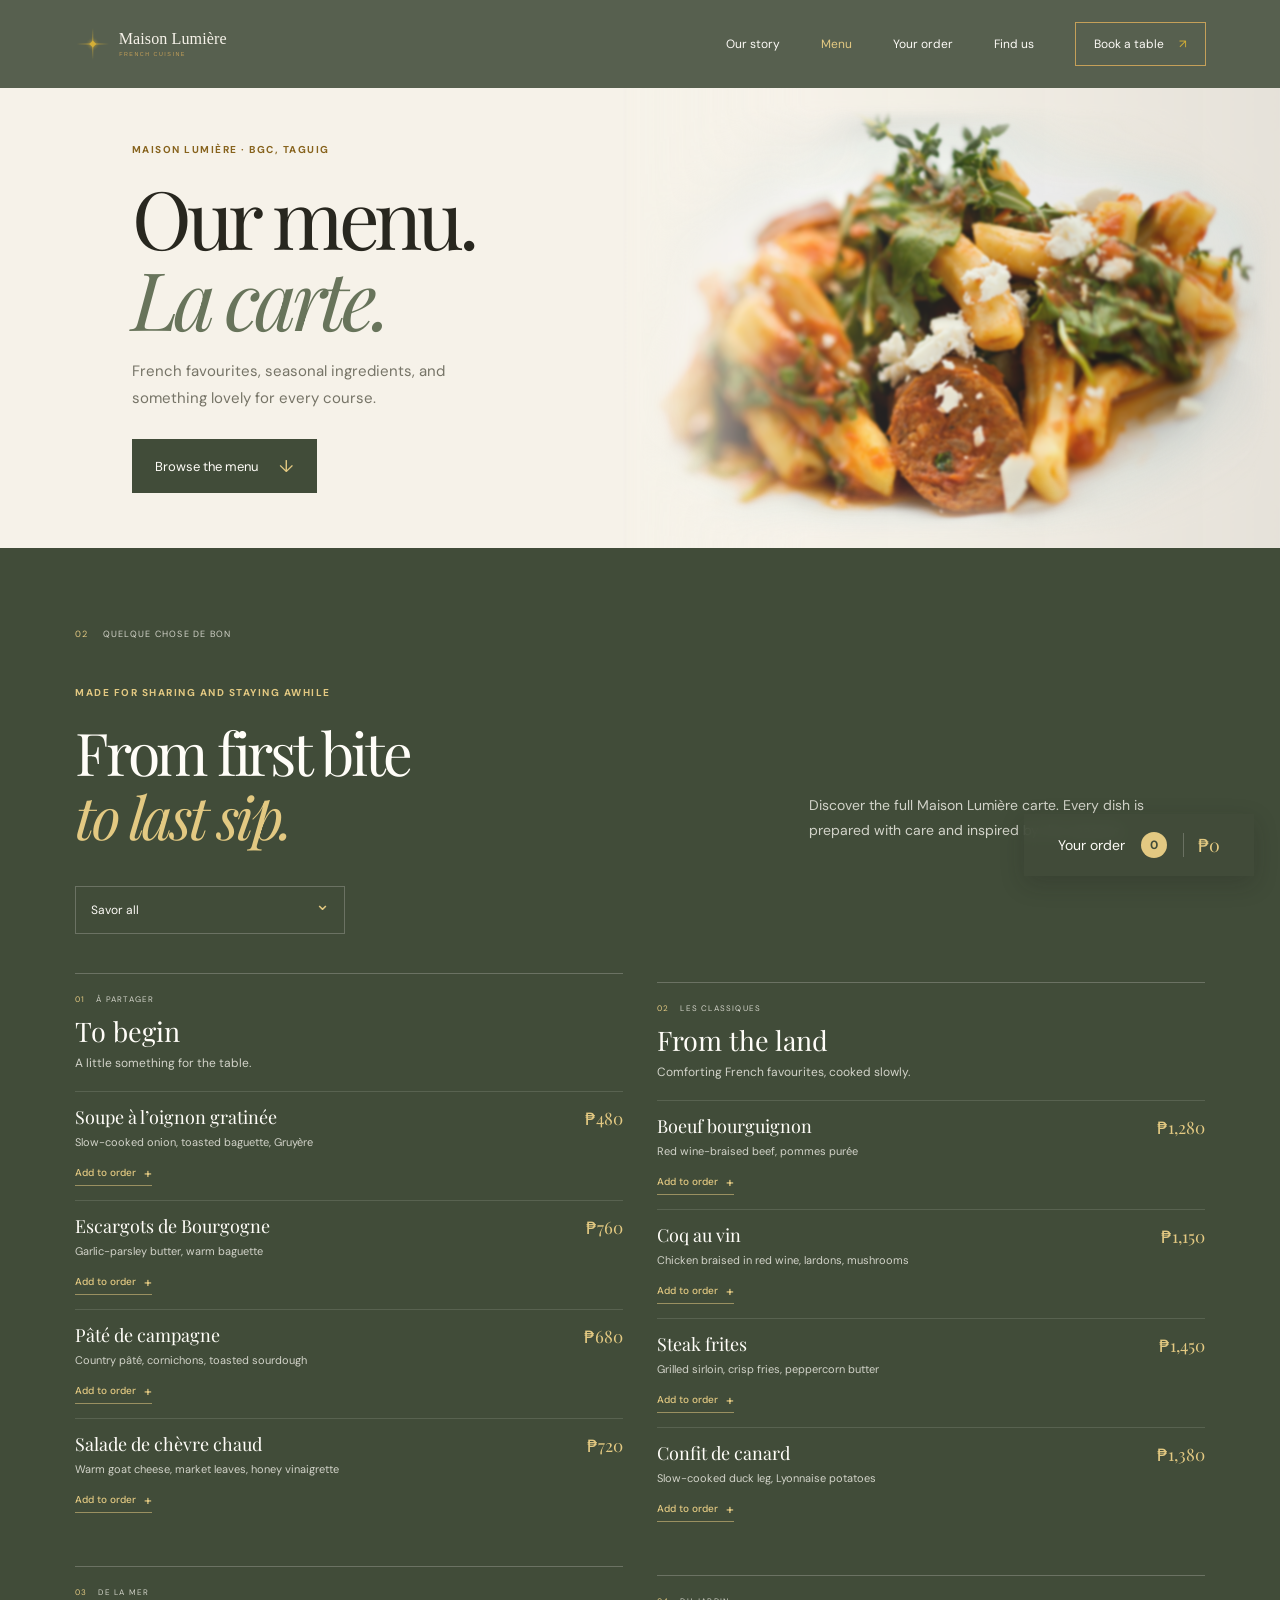
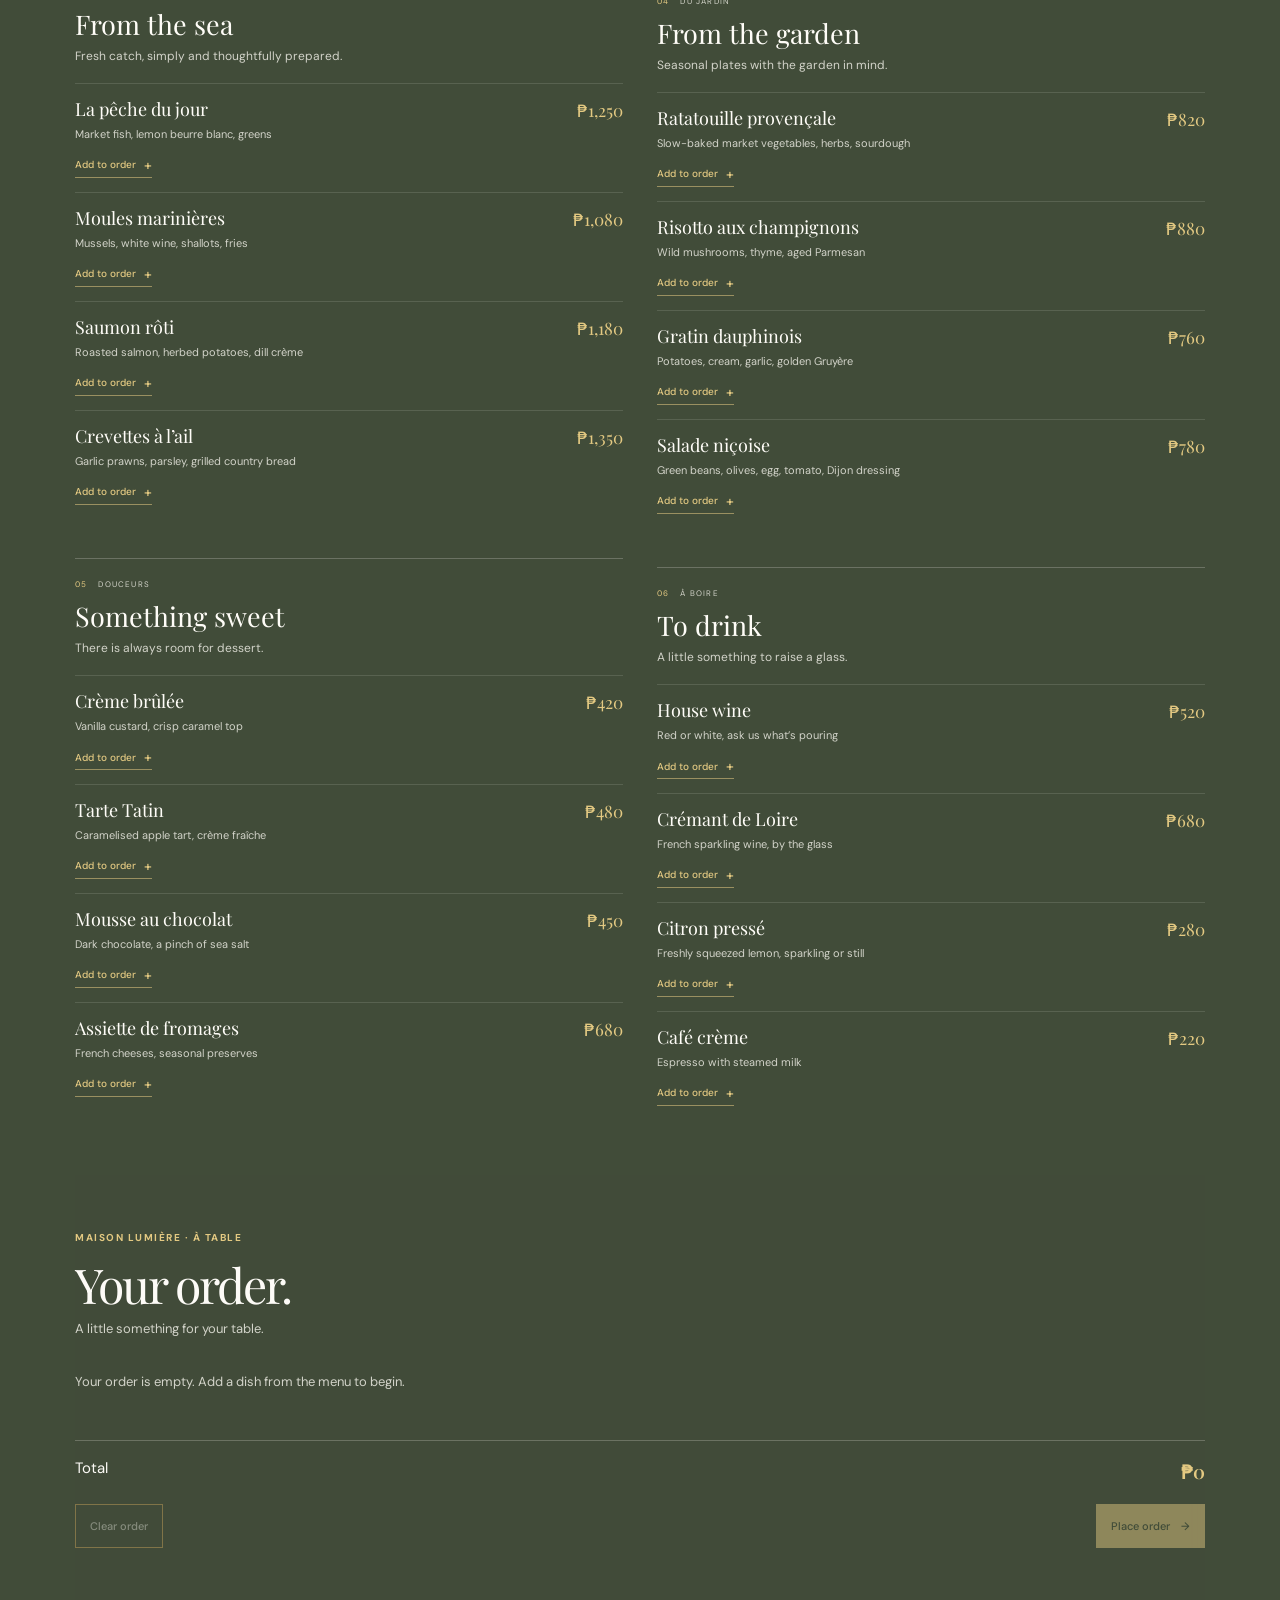
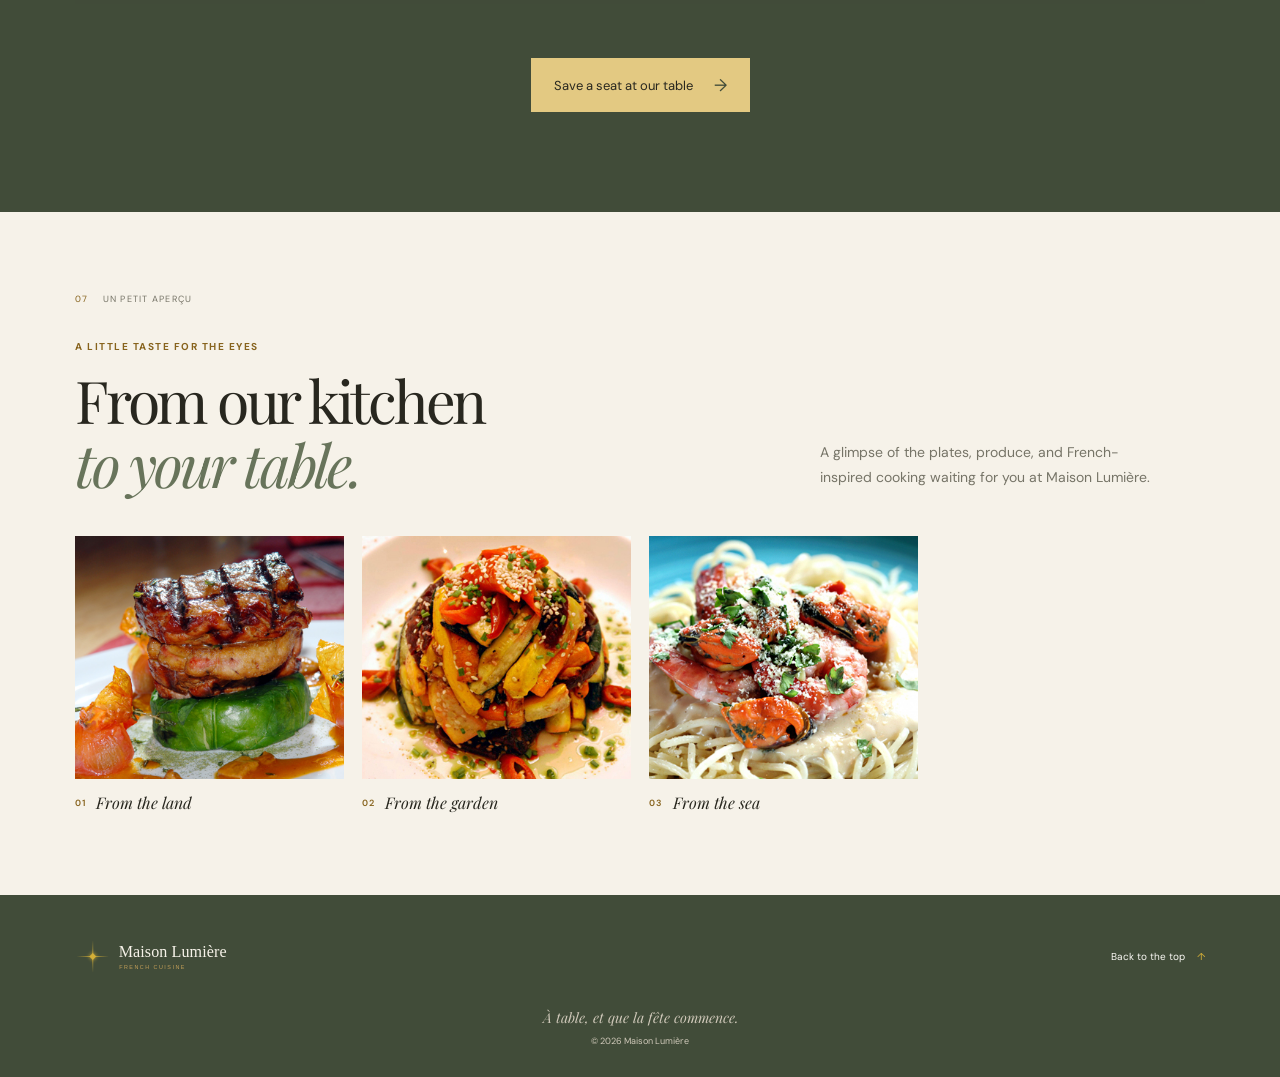
==== menu.html @ 1e2be640 "Add Maison Lumiere menu page" ====
<!doctype html>
<html lang="en">
<head>
  <meta charset="utf-8">
  <meta name="viewport" content="width=device-width, initial-scale=1">
  <meta name="theme-color" content="#f6f2e9">
  <meta name="description" content="Explore the Maison Lumière menu: French bistro favourites, seasonal plates, desserts, and drinks.">
  <title>Our Menu — Maison Lumière</title>
  <link rel="preconnect" href="https://fonts.googleapis.com">
  <link rel="preconnect" href="https://fonts.gstatic.com" crossorigin>
  <link href="https://fonts.googleapis.com/css2?family=DM+Sans:wght@400;500;600;700&family=Montserrat:wght@400;500&family=Playfair+Display:ital,wght@0,400;0,500;0,600;1,400;1,500&display=swap" rel="stylesheet">
  <link rel="stylesheet" href="styles.css">
  <script src="script.js" defer></script>
</head>
<body>
  <header class="site-header">
    <a class="brand" href="index.html" aria-label="Maison Lumière home">
      <img class="brand-logo" src="maison-lumiere-logo.svg" alt="Maison Lumière — French Cuisine">
    </a>
    <button class="menu-toggle" type="button" aria-expanded="false" aria-controls="site-nav">
      <span class="sr-only">Toggle navigation</span>
      <span></span><span></span>
    </button>
    <nav class="site-nav" id="site-nav" aria-label="Main navigation">
      <a href="index.html#story">Our story</a>
      <a href="menu.html" aria-current="page">Menu</a>
      <a href="#order-summary">Your order</a>
      <a href="index.html#location">Find us</a>
      <a class="nav-booking" href="index.html#reserve">Book a table <span aria-hidden="true">↗</span></a>
    </nav>
  </header>

  <main>
    <section class="menu-page-hero" id="top">
      <div class="menu-page-hero-copy">
        <p class="eyebrow">MAISON LUMIÈRE · BGC, TAGUIG</p>
        <h1>Our menu.<br><em>La carte.</em></h1>
        <p>French favourites, seasonal ingredients, and something lovely for every course.</p>
        <a class="button button-dark" href="#starters">Browse the menu <span aria-hidden="true">↓</span></a>
      </div>
      <div class="menu-page-hero-image" role="img" aria-label="A seafood dish with pasta, herbs, and mussels"></div>
    </section>

    <section class="menu-section menu-page-section" id="menu">
      <div class="section-wrap">
        <div class="section-kicker section-kicker-light"><span>02</span><span>QUELQUE CHOSE DE BON</span></div>
        <div class="menu-heading">
          <div>
            <p class="eyebrow">Made for sharing and staying awhile</p>
            <h2>From first bite<br><em>to last sip.</em></h2>
          </div>
          <p>Discover the full Maison Lumière carte. Every dish is prepared with care and inspired by the seasons.</p>
        </div>
        <div class="menu-category-picker">
          <label class="sr-only" for="menu-category-select">Choose a menu category</label>
          <select id="menu-category-select" aria-label="Choose a menu category">
            <option value="#menu">Savor all</option>
            <option value="#starters">To begin</option>
            <option value="#mains">From the land</option>
            <option value="#seafood">From the sea</option>
            <option value="#vegetarian">From the garden</option>
            <option value="#desserts">Something sweet</option>
            <option value="#drinks">To drink</option>
          </select>
          <span aria-hidden="true">⌄</span>
        </div>
        <div class="menu-grid">
          <article class="menu-category" id="starters">
            <p class="menu-category-label">01 <span>À PARTAGER</span></p>
            <h3>To begin</h3>
            <p class="menu-category-intro">A little something for the table.</p>
            <ul class="menu-list">
              <li><div><h4>Soupe à l’oignon gratinée</h4><p>Slow-cooked onion, toasted baguette, Gruyère</p></div><span class="menu-price">₱480</span></li>
              <li><div><h4>Escargots de Bourgogne</h4><p>Garlic-parsley butter, warm baguette</p></div><span class="menu-price">₱760</span></li>
              <li><div><h4>Pâté de campagne</h4><p>Country pâté, cornichons, toasted sourdough</p></div><span class="menu-price">₱680</span></li>
              <li><div><h4>Salade de chèvre chaud</h4><p>Warm goat cheese, market leaves, honey vinaigrette</p></div><span class="menu-price">₱720</span></li>
            </ul>
          </article>
          <article class="menu-category" id="mains">
            <p class="menu-category-label">02 <span>LES CLASSIQUES</span></p>
            <h3>From the land</h3>
            <p class="menu-category-intro">Comforting French favourites, cooked slowly.</p>
            <ul class="menu-list">
              <li><div><h4>Boeuf bourguignon</h4><p>Red wine-braised beef, pommes purée</p></div><span class="menu-price">₱1,280</span></li>
              <li><div><h4>Coq au vin</h4><p>Chicken braised in red wine, lardons, mushrooms</p></div><span class="menu-price">₱1,150</span></li>
              <li><div><h4>Steak frites</h4><p>Grilled sirloin, crisp fries, peppercorn butter</p></div><span class="menu-price">₱1,450</span></li>
              <li><div><h4>Confit de canard</h4><p>Slow-cooked duck leg, Lyonnaise potatoes</p></div><span class="menu-price">₱1,380</span></li>
            </ul>
          </article>
          <article class="menu-category" id="seafood">
            <p class="menu-category-label">03 <span>DE LA MER</span></p>
            <h3>From the sea</h3>
            <p class="menu-category-intro">Fresh catch, simply and thoughtfully prepared.</p>
            <ul class="menu-list">
              <li><div><h4>La pêche du jour</h4><p>Market fish, lemon beurre blanc, greens</p></div><span class="menu-price">₱1,250</span></li>
              <li><div><h4>Moules marinières</h4><p>Mussels, white wine, shallots, fries</p></div><span class="menu-price">₱1,080</span></li>
              <li><div><h4>Saumon rôti</h4><p>Roasted salmon, herbed potatoes, dill crème</p></div><span class="menu-price">₱1,180</span></li>
              <li><div><h4>Crevettes à l’ail</h4><p>Garlic prawns, parsley, grilled country bread</p></div><span class="menu-price">₱1,350</span></li>
            </ul>
          </article>
          <article class="menu-category" id="vegetarian">
            <p class="menu-category-label">04 <span>DU JARDIN</span></p>
            <h3>From the garden</h3>
            <p class="menu-category-intro">Seasonal plates with the garden in mind.</p>
            <ul class="menu-list">
              <li><div><h4>Ratatouille provençale</h4><p>Slow-baked market vegetables, herbs, sourdough</p></div><span class="menu-price">₱820</span></li>
              <li><div><h4>Risotto aux champignons</h4><p>Wild mushrooms, thyme, aged Parmesan</p></div><span class="menu-price">₱880</span></li>
              <li><div><h4>Gratin dauphinois</h4><p>Potatoes, cream, garlic, golden Gruyère</p></div><span class="menu-price">₱760</span></li>
              <li><div><h4>Salade niçoise</h4><p>Green beans, olives, egg, tomato, Dijon dressing</p></div><span class="menu-price">₱780</span></li>
            </ul>
          </article>
          <article class="menu-category" id="desserts">
            <p class="menu-category-label">05 <span>DOUCEURS</span></p>
            <h3>Something sweet</h3>
            <p class="menu-category-intro">There is always room for dessert.</p>
            <ul class="menu-list">
              <li><div><h4>Crème brûlée</h4><p>Vanilla custard, crisp caramel top</p></div><span class="menu-price">₱420</span></li>
              <li><div><h4>Tarte Tatin</h4><p>Caramelised apple tart, crème fraîche</p></div><span class="menu-price">₱480</span></li>
              <li><div><h4>Mousse au chocolat</h4><p>Dark chocolate, a pinch of sea salt</p></div><span class="menu-price">₱450</span></li>
              <li><div><h4>Assiette de fromages</h4><p>French cheeses, seasonal preserves</p></div><span class="menu-price">₱680</span></li>
            </ul>
          </article>
          <article class="menu-category" id="drinks">
            <p class="menu-category-label">06 <span>À BOIRE</span></p>
            <h3>To drink</h3>
            <p class="menu-category-intro">A little something to raise a glass.</p>
            <ul class="menu-list">
              <li><div><h4>House wine</h4><p>Red or white, ask us what’s pouring</p></div><span class="menu-price">₱520</span></li>
              <li><div><h4>Crémant de Loire</h4><p>French sparkling wine, by the glass</p></div><span class="menu-price">₱680</span></li>
              <li><div><h4>Citron pressé</h4><p>Freshly squeezed lemon, sparkling or still</p></div><span class="menu-price">₱280</span></li>
              <li><div><h4>Café crème</h4><p>Espresso with steamed milk</p></div><span class="menu-price">₱220</span></li>
            </ul>
          </article>
        </div>
        <section class="order-summary" id="order-summary" aria-labelledby="order-summary-title">
          <p class="eyebrow">MAISON LUMIÈRE · À TABLE</p>
          <h2 id="order-summary-title">Your order.</h2>
          <p class="order-summary-intro">A little something for your table.</p>
          <p class="order-empty">Your order is empty. Add a dish from the menu to begin.</p>
          <ul class="order-items" aria-label="Items in your order"></ul>
          <div class="order-total"><span>Total</span><strong>₱0</strong></div>
          <p class="order-status" aria-live="polite"></p>
          <div class="order-summary-actions">
            <button class="order-clear" type="button">Clear order</button>
            <button class="order-submit" type="button">Place order <span aria-hidden="true">→</span></button>
          </div>
        </section>
        <a class="button button-menu menu-booking-link" href="index.html#reserve">Save a seat at our table <span aria-hidden="true">→</span></a>
      </div>
    </section>

    <section class="food-gallery" id="gallery">
      <div class="section-wrap">
        <div class="section-kicker"><span>07</span><span>UN PETIT APERÇU</span></div>
        <div class="food-gallery-heading">
          <div>
            <p class="eyebrow">A little taste for the eyes</p>
            <h2>From our kitchen<br><em>to your table.</em></h2>
          </div>
          <p>A glimpse of the plates, produce, and French-inspired cooking waiting for you at Maison Lumière.</p>
        </div>
        <div class="food-gallery-grid">
          <figure class="food-gallery-card">
            <img src="images/index_img-7.jpg" alt="A French dish from the Maison Lumière menu" loading="lazy">
            <figcaption><span>01</span> From the land</figcaption>
          </figure>
          <figure class="food-gallery-card">
            <img src="images/index_img-8.jpg" alt="A French dish from the Maison Lumière menu" loading="lazy">
            <figcaption><span>02</span> From the garden</figcaption>
          </figure>
          <figure class="food-gallery-card">
            <img src="images/index_img-9.jpg" alt="A French dish from the Maison Lumière menu" loading="lazy">
            <figcaption><span>03</span> From the sea</figcaption>
          </figure>
        </div>
      </div>
    </section>
  </main>

  <footer class="site-footer">
    <a class="brand footer-brand" href="index.html" aria-label="Maison Lumière home">
      <img class="brand-logo" src="maison-lumiere-logo.svg" alt="Maison Lumière — French Cuisine">
    </a>
    <p>À table, et que la fête commence.</p>
    <a href="#top" class="back-top">Back to the top <span aria-hidden="true">↑</span></a>
    <small class="copyright">© <span id="year"></span> Maison Lumière</small>
  </footer>
  <button class="order-cart-toggle" type="button" aria-controls="order-summary">
    <span>Your order</span>
    <span class="order-count">0</span>
    <span class="order-cart-total">₱0</span>
  </button>
  <div class="order-toast" role="status" aria-live="polite" aria-atomic="true"></div>
</body>
</html>
---- styles.css ----
:root {
  color-scheme: light;
  --cream: #f6f2e9;
  --paper: #fffdf8;
  --ivory: #fdfbf7;
  --ink: #28271f;
  --charcoal: #1a1a1a;
  --muted: #767467;
  --olive: #414c39;
  --olive-light: #68745b;
  --gold: #d4af37;
  --gold-muted: #c5a059;
  --gold-soft: #e3c982;
  --gold-ink: #87631d;
  --gold-wash: rgba(212, 175, 55, .1);
  --gold-glow: rgba(212, 175, 55, .55);
  --cream-dark: #ece5d8;
  --linen: #e7dfcf;
  --linen-line: #d7c9b4;
  --sand-line: #c6b69e;
  --field-line: #b8ae9d;
  --placeholder: #8c887e;
  --muted-light: #d2d3c9;
  --footer-muted: #d0c9ba;
  --olive-photo: #59634f;
  --line: rgba(40, 39, 31, .17);
  --line-dark: rgba(253, 251, 247, .22);
  --header-height: 88px;
  --serif: "Playfair Display", Georgia, serif;
  --sans: "DM Sans", Arial, sans-serif;
}

* { box-sizing: border-box; }
html { scroll-behavior: smooth; scroll-padding-top: var(--header-height); }
body { margin: 0; background: var(--cream); color: var(--ink); font-family: var(--sans); -webkit-font-smoothing: antialiased; }
a { color: inherit; text-decoration: none; }
button, input, select { font: inherit; }
img { display: block; width: 100%; }
.sr-only { position: absolute; width: 1px; height: 1px; padding: 0; margin: -1px; overflow: hidden; clip: rect(0, 0, 0, 0); white-space: nowrap; border: 0; }

.site-header { height: 88px; padding: 0 5.8%; display: flex; align-items: center; justify-content: space-between; position: sticky; top: 0; z-index: 5; background: rgba(65, 76, 57, .88); backdrop-filter: blur(10px); -webkit-backdrop-filter: blur(10px); }
.brand { display: inline-flex; align-items: center; gap: 10px; padding: 9px 0; background: transparent; color: var(--ivory); }
.brand-logo { display: block; width: 210px; height: auto; }
.brand-mark, .logo-star { position: relative; display: inline-grid; flex: 0 0 auto; place-items: center; --star-color: var(--gold); }
.brand-mark { width: 27px; height: 27px; flex-basis: 27px; }
.brand-mark::before, .brand-mark::after, .logo-star::before, .logo-star::after { position: absolute; content: ""; border-radius: 50%; }
.brand-mark::before, .logo-star::before { width: 2px; height: 100%; background: linear-gradient(to bottom, transparent, var(--star-color), transparent); }
.brand-mark::after, .logo-star::after { width: 100%; height: 2px; background: linear-gradient(to right, transparent, var(--star-color), transparent); }
.brand-mark span, .logo-star span { position: relative; z-index: 1; width: 7px; height: 7px; background: var(--star-color); transform: rotate(45deg); box-shadow: 0 0 9px 1px var(--gold-glow); }
.brand-name { color: var(--ivory); font: 400 18px/1.1 var(--serif); letter-spacing: .01em; white-space: nowrap; }
.brand-name small { display: block; margin-top: 5px; color: var(--gold-muted); font: 400 7px/1 var(--sans); letter-spacing: .24em; text-transform: uppercase; }
.site-nav { display: flex; align-items: center; gap: clamp(22px, 3.2vw, 50px); color: var(--ivory); font-size: 12px; }
.site-nav > a:not(.nav-booking) { transition: color .2s ease; }
.site-nav > a:not(.nav-booking):hover { color: var(--gold-soft); }
.nav-booking { padding: 13px 18px; border: 1px solid var(--gold-muted); }
.nav-booking:hover { background: var(--gold-wash); }
.nav-booking span { margin-left: 12px; color: var(--gold); }
.menu-toggle { display: none; }

.hero { min-height: max(560px, calc(100svh - var(--header-height))); position: relative; display: flex; align-items: center; overflow: hidden; }
.hero-copy { position: relative; z-index: 2; width: 51%; padding: 10px 0 35px 10.3%; }
.eyebrow { margin: 0 0 21px; color: var(--gold-ink); font-size: 10px; font-weight: 700; letter-spacing: .15em; text-transform: uppercase; }
.hero .eyebrow span { display: inline-block; width: 23px; height: 1px; margin: 0 9px 3px 0; background: var(--gold-ink); }
h1, h2, h3, p, figure { margin-top: 0; }
.hero h1 { margin-bottom: 23px; font: 400 clamp(55px, 6.3vw, 92px)/.99 var(--serif); letter-spacing: -.065em; }
h1 em, h2 em { color: var(--olive-light); font-weight: 400; }
.hero-description { max-width: 410px; margin-bottom: 31px; color: var(--muted); font-size: 15px; line-height: 1.8; }
.hero-actions { display: flex; align-items: center; gap: 24px; }
.button { min-height: 54px; padding: 0 23px; display: inline-flex; align-items: center; justify-content: center; gap: 21px; border: 0; cursor: pointer; font-size: 13px; transition: transform .2s ease, background .2s ease; }
.button:hover { transform: translateY(-2px); }
.button-dark { background: var(--olive); color: var(--paper); }
.button-dark:hover { background: var(--olive-light); }
.button span { color: var(--gold-soft); font-size: 17px; }
.text-link { padding-bottom: 5px; border-bottom: 1px solid var(--gold-ink); font-size: 13px; }
.text-link span { margin-left: 8px; color: var(--gold-ink); }
.hero-footnote { display: flex; align-items: center; gap: 9px; margin-top: 60px; color: var(--muted); font: italic 13px var(--serif); }
.hero-star { width: 17px; height: 17px; --star-color: var(--gold-ink); }
.hero-star::before, .hero-star::after { width: 1px; height: 100%; }
.hero-star::after { width: 100%; height: 1px; }
.hero-star span { width: 5px; height: 5px; box-shadow: 0 0 6px 1px var(--gold-glow); }
.hero-image { position: absolute; inset: 0 0 0 49%; background: linear-gradient(90deg, var(--cream) 0%, rgba(246,242,233,.09) 28%, rgba(20,19,16,.08) 100%), url("images/header-bg.png") center/cover no-repeat; }
.image-caption { position: absolute; right: 6%; bottom: 38px; left: 6%; display: flex; justify-content: flex-end; color: var(--ivory); font-size: 9px; letter-spacing: .15em; text-shadow: 0 1px 8px rgba(0,0,0,.4); }
.round-stamp { position: absolute; top: 14%; right: 10%; width: 112px; height: 112px; border: 1px solid rgba(253,251,247,.76); border-radius: 50%; display: flex; flex-direction: column; align-items: center; justify-content: center; color: var(--ivory); font: italic 11px var(--serif); text-shadow: 0 1px 8px rgba(0,0,0,.45); transform: rotate(9deg); }
.round-stamp strong { margin: 1px 0; color: var(--gold-soft); font: 18px var(--sans); }
.scroll-cue { position: absolute; z-index: 2; left: 5.8%; bottom: 27px; display: flex; gap: 14px; align-items: center; color: var(--muted); font-size: 9px; letter-spacing: .11em; text-transform: uppercase; }
.scroll-cue span + span { color: var(--gold-ink); font-size: 16px; }

.section-wrap { width: min(1130px, 88.4%); margin: 0 auto; }
.intro { min-height: 100svh; padding-top: clamp(58px, 8svh, 104px); padding-bottom: clamp(58px, 8svh, 104px); position: relative; display: grid; grid-template-columns: .92fr 1.08fr; column-gap: 7%; align-content: center; }
.section-kicker { display: flex; gap: 14px; align-items: center; color: var(--muted); font-size: 9px; letter-spacing: .14em; }
.section-kicker span:first-child { color: var(--gold-ink); }
.intro > .section-kicker { grid-column: 1 / -1; margin-bottom: clamp(25px, 4svh, 42px); }
.intro-copy { padding-left: 0; }
.intro-copy h2, .menu-heading h2, .promise-copy h2, .reservation-copy h2 { margin-bottom: 25px; font: 400 clamp(42px, 4.6vw, 66px)/1.08 var(--serif); letter-spacing: -.055em; }
.intro-copy > p:not(.eyebrow), .promise-copy > p:not(.eyebrow) { max-width: 500px; color: var(--muted); font-size: 15px; line-height: 1.8; }
.intro-copy .text-link { display: inline-block; margin-top: 12px; }
.story-photo { position: relative; align-self: center; margin: 0; padding: 0 25px 27px 0; }
.story-photo::after { content: ""; position: absolute; z-index: -1; right: 0; bottom: 0; width: 72%; height: 75%; background: var(--linen); }
.story-photo img { width: 100%; height: min(58svh, 520px); object-fit: cover; }
.story-photo figcaption { position: absolute; right: 41px; bottom: 43px; left: 17px; display: flex; justify-content: space-between; align-items: baseline; color: var(--ivory); text-shadow: 0 1px 6px #333; }
.story-photo figcaption span:first-child { font: italic 19px var(--serif); }
.story-photo figcaption span:last-child { font-size: 9px; letter-spacing: .12em; }

.menu-section { min-height: 100svh; padding: 94px 0 100px; background: var(--olive); color: var(--paper); }
.menu-preview { min-height: 100svh; padding: clamp(70px, 9svh, 110px) 0; display: grid; align-items: center; background: var(--olive); color: var(--paper); }
.menu-preview .section-kicker-light { margin-bottom: clamp(30px, 5svh, 46px); }
.menu-preview .menu-heading { margin-bottom: 32px; }
.menu-preview .menu-heading > p { width: min(330px, 34%); font-size: 13px; }
.menu-preview-grid { display: grid; grid-template-columns: repeat(3, minmax(0, 1fr)); gap: 22px; }
.menu-preview-card { position: relative; min-height: clamp(220px, 30vw, 360px); overflow: hidden; background: var(--charcoal); }
.menu-preview-card:focus-visible { outline: 2px solid var(--gold-soft); outline-offset: 4px; }
.menu-preview-card::after { position: absolute; inset: 40% 0 0; background: linear-gradient(transparent, rgba(26, 26, 26, .78)); content: ""; }
.menu-preview-card img { width: 100%; height: 100%; position: absolute; inset: 0; object-fit: cover; transition: transform .35s ease; }
.menu-preview-card:hover img { transform: scale(1.04); }
.menu-preview-label { position: absolute; z-index: 1; right: 18px; bottom: 17px; left: 18px; color: var(--ivory); font-size: 10px; letter-spacing: .12em; }
.menu-preview-actions { display: flex; flex-wrap: wrap; gap: 14px; margin-top: 34px; }
.button-menu { background: var(--gold-soft); color: var(--ink); }
.button-menu span { color: var(--olive); }
.button-menu:hover { background: var(--ivory); }
.button-menu-secondary { border: 1px solid var(--gold-muted); background: transparent; color: var(--ivory); }
.button-menu-secondary span { color: var(--gold-soft); }
.button-menu-secondary:hover { background: var(--gold-wash); }
.menu-page-hero { min-height: 440px; position: relative; display: flex; align-items: center; overflow: hidden; background: var(--cream); }
.menu-page-hero-copy { position: relative; z-index: 1; width: 51%; padding: 55px 5% 55px 10.3%; }
.menu-page-hero-copy h1 { margin-bottom: 20px; font: 400 clamp(54px, 6.3vw, 82px)/1 var(--serif); letter-spacing: -.065em; }
.menu-page-hero-copy h1 em { color: var(--olive-light); }
.menu-page-hero-copy > p:not(.eyebrow) { max-width: 380px; margin-bottom: 27px; color: var(--muted); font-size: 15px; line-height: 1.8; }
.menu-page-hero-image { position: absolute; inset: 0 0 0 49%; background: linear-gradient(90deg, var(--cream) 0%, rgba(246,242,233,.09) 28%, rgba(20,19,16,.08) 100%), url("images/header-bg.png") center/cover no-repeat; opacity: .94; filter: blur(1px); transform: scale(1.005); }
.menu-page-section { padding-top: 80px; }
.menu-booking-link { display: flex; width: fit-content; margin: 54px auto 0; }
.site-nav > a[aria-current="page"] { color: var(--gold-soft); }
.food-gallery { padding: clamp(68px, 9svh, 105px) 0; background: var(--cream); color: var(--ink); }
.food-gallery .section-kicker { margin-bottom: 35px; }
.food-gallery-heading { display: flex; justify-content: space-between; align-items: end; gap: 40px; margin-bottom: 40px; }
.food-gallery-heading .eyebrow { margin-bottom: 15px; }
.food-gallery-heading h2 { margin: 0; font: 400 clamp(42px, 4.6vw, 62px)/1.08 var(--serif); letter-spacing: -.055em; }
.food-gallery-heading h2 em { color: var(--olive-light); }
.food-gallery-heading > p { max-width: 340px; margin: 0 4% 5px 20px; color: var(--muted); font-size: 14px; line-height: 1.8; }
.food-gallery-grid { display: grid; grid-template-columns: repeat(4, minmax(0, 1fr)); gap: 18px; }
.food-gallery-card { min-width: 0; margin: 0; }
.food-gallery-card img { width: 100%; height: clamp(170px, 19vw, 270px); object-fit: cover; }
.food-gallery-card figcaption { display: flex; align-items: center; gap: 10px; padding-top: 13px; font: italic 16px/1.4 var(--serif); }
.food-gallery-card figcaption span { color: var(--gold-ink); font: 600 9px var(--sans); letter-spacing: .12em; }
.section-kicker-light { margin-bottom: 46px; color: var(--muted-light); }
.section-kicker-light span:first-child { color: var(--gold-soft); }
.menu-heading { display: flex; justify-content: space-between; align-items: end; margin-bottom: 39px; }
.menu-heading .eyebrow { color: var(--gold-soft); }
.menu-heading h2 { margin-bottom: 0; }
.menu-heading h2 em { color: var(--gold-soft); }
.menu-heading > p { width: min(340px, 38%); margin: 0 5% 4px 30px; color: var(--muted-light); font-size: 14px; line-height: 1.8; }
.menu-category-picker { position: relative; width: min(270px, 100%); margin: 0 0 39px; }
.menu-category-picker select { width: 100%; min-height: 48px; padding: 0 42px 0 15px; appearance: none; border: 1px solid var(--line-dark); border-radius: 0; background: var(--olive); color: var(--ivory); cursor: pointer; font-size: 12px; }
.menu-category-picker select:hover, .menu-category-picker select:focus-visible { border-color: var(--gold-soft); outline: none; }
.menu-category-picker select option { background: var(--olive); color: var(--ivory); }
.menu-category-picker > span { position: absolute; top: -13px; right: 15px; bottom: 0; display: grid; place-items: center; color: var(--gold-soft); font-size: 18px; line-height: 1; pointer-events: none; }
.menu-grid { display: grid; grid-template-columns: repeat(2, minmax(0, 1fr)); column-gap: 34px; row-gap: 39px; }
.menu-category { min-width: 0; padding-top: 20px; border-top: 1px solid var(--line-dark); scroll-margin-top: 24px; }
.menu-category:nth-child(even) { transform: translateY(9px); }
.menu-category-label { display: flex; gap: 11px; margin-bottom: 12px; color: var(--gold-soft); font-size: 8px; letter-spacing: .15em; }
.menu-category-label span { color: var(--muted-light); }
.menu-category > h3 { margin-bottom: 7px; font: 400 27px/1.15 var(--serif); }
.menu-category-intro { margin-bottom: 0; color: var(--muted-light); font-size: 12px; line-height: 1.6; }
.menu-list { margin: 17px 0 0; padding: 0; list-style: none; }
.menu-list li { display: flex; justify-content: space-between; gap: 12px; padding: 14px 0; border-top: 1px solid rgba(253, 251, 247, .12); }
.menu-list li > div { min-width: 0; }
.menu-list h4 { margin: 0 0 5px; font: 400 18px/1.3 var(--serif); }
.menu-list li p { margin: 0; color: var(--muted-light); font-size: 11px; line-height: 1.6; }
.menu-price { flex: 0 0 auto; padding-top: 1px; color: var(--gold-soft); font: 17px/1.3 var(--serif); white-space: nowrap; }
.add-to-order { display: inline-flex; align-items: center; gap: 8px; margin-top: 9px; padding: 5px 0; border: 0; border-bottom: 1px solid rgba(227,201,130,.55); background: transparent; color: var(--gold-soft); cursor: pointer; font: 500 10px var(--sans); transition: color .2s ease, border-color .2s ease; }
.add-to-order span { font-size: 14px; line-height: 1; }
.add-to-order:hover, .add-to-order:focus-visible { border-color: var(--ivory); color: var(--ivory); outline: none; }
.order-cart-toggle { position: fixed; z-index: 6; right: 26px; bottom: 24px; min-width: 230px; min-height: 62px; display: inline-flex; align-items: center; justify-content: center; gap: 16px; padding: 0 22px; border: 0; background: rgba(65, 76, 57, .88); color: var(--ivory); box-shadow: 0 8px 24px rgba(26,26,26,.2); backdrop-filter: blur(8px); -webkit-backdrop-filter: blur(8px); cursor: pointer; font-size: 14px; transition: opacity .2s ease, visibility .2s ease; }
.order-cart-toggle.is-hidden { visibility: hidden; opacity: 0; pointer-events: none; }
.order-toast { position: fixed; z-index: 7; left: 26px; bottom: 24px; width: min(360px, calc(100% - 52px)); padding: 18px 22px; border-left: 3px solid var(--gold-soft); background: rgba(65, 76, 57, .88); color: var(--ivory); box-shadow: 0 8px 24px rgba(26,26,26,.24); backdrop-filter: blur(8px); -webkit-backdrop-filter: blur(8px); font-size: 13px; line-height: 1.6; opacity: 0; transform: translateY(12px); visibility: hidden; transition: opacity .25s ease, transform .25s ease, visibility .25s ease; }
.order-toast.is-visible { opacity: 1; transform: translateY(0); visibility: visible; }
.order-count { min-width: 26px; height: 26px; display: inline-grid; place-items: center; border-radius: 50%; background: var(--gold-soft); color: var(--olive); font-size: 12px; font-weight: 700; }
.order-cart-total { padding-left: 14px; border-left: 1px solid var(--line-dark); color: var(--gold-soft); font-family: var(--serif); font-size: 18px; }
.order-summary { width: 100%; margin: 64px auto 0; padding: clamp(32px, 5vw, 56px) 0; border: 0; background: rgba(65, 76, 57, .88); color: var(--ivory); backdrop-filter: blur(8px); -webkit-backdrop-filter: blur(8px); scroll-margin-top: 24px; }
.order-summary > .eyebrow { margin-bottom: 14px; color: var(--gold-soft); }
.order-summary h2 { margin: 0 0 8px; font: 400 clamp(34px, 5vw, 48px)/1.1 var(--serif); letter-spacing: -.045em; }
.order-summary-intro, .order-empty { color: var(--muted-light); font-size: 13px; line-height: 1.6; }
.order-empty { padding: 19px 0; }
.order-items { max-height: min(42svh, 420px); overflow-y: auto; margin: 0; padding: 0; list-style: none; }
.order-items > li { display: grid; grid-template-columns: minmax(0, 1fr) auto; gap: 8px 14px; padding: 15px 0; border-top: 1px solid var(--line-dark); }
.order-item-name { font: 400 16px/1.35 var(--serif); }
.order-item-subtotal { color: var(--gold-soft); font: 15px var(--serif); white-space: nowrap; }
.order-quantity-controls { grid-column: 1 / -1; display: flex; align-items: center; gap: 10px; }
.order-quantity-controls button { width: 27px; height: 27px; border: 1px solid var(--gold-muted); background: transparent; color: var(--ivory); cursor: pointer; }
.order-quantity-controls button:hover, .order-quantity-controls button:focus-visible { border-color: var(--gold-soft); outline: none; }
.order-quantity { min-width: 14px; color: var(--ivory); font-size: 12px; text-align: center; }
.order-remove { margin-left: auto; border: 0 !important; color: var(--muted-light) !important; font-size: 11px; text-decoration: underline; width: auto !important; }
.order-total { display: flex; justify-content: space-between; margin-top: 16px; padding-top: 17px; border-top: 1px solid var(--line-dark); font: 15px var(--sans); }
.order-total strong { color: var(--gold-soft); font: 600 19px var(--serif); }
.order-status { min-height: 0; margin: 0; color: var(--gold-soft); font-size: 12px; line-height: 1.5; }
.order-status:not(:empty) { margin-top: 14px; padding: 12px; background: var(--gold-wash); }
.order-summary-actions { display: flex; justify-content: space-between; gap: 12px; margin-top: 20px; }
.order-summary-actions button { min-height: 44px; padding: 0 14px; cursor: pointer; font: 500 11px var(--sans); }
.order-clear { border: 1px solid var(--gold-muted); background: transparent; color: var(--muted-light); }
.order-clear:hover, .order-clear:focus-visible { border-color: var(--gold-soft); color: var(--ivory); outline: none; }
.order-submit { border: 1px solid var(--gold-soft); background: var(--gold-soft); color: var(--olive); }
.order-submit span { margin-left: 8px; color: var(--gold-soft); }
.order-submit span { color: var(--olive); }
.order-submit:hover, .order-submit:focus-visible { background: var(--ivory); outline: none; }
.order-submit:disabled, .order-clear:disabled { cursor: not-allowed; opacity: .48; }
.menu-footnote { margin: 42px 0 0; color: var(--gold-soft); text-align: center; font: 11px/1.5 var(--sans); letter-spacing: .04em; }
.menu-footnote small { display: block; margin-top: 6px; color: var(--muted-light); font-size: 9px; letter-spacing: 0; }

.promise { min-height: 100svh; padding-top: clamp(70px, 9svh, 120px); padding-bottom: clamp(70px, 9svh, 120px); display: grid; grid-template-columns: 1.03fr .97fr; gap: 10%; align-content: center; align-items: center; }
.promise-photo { position: relative; }
.promise-photo::before { content: ""; position: absolute; top: -18px; left: -18px; width: 70%; height: 65%; border: 1px solid var(--sand-line); }
.promise-photo img { position: relative; width: 100%; height: min(58svh, 520px); object-fit: cover; }
.photo-label { position: absolute; right: -22px; bottom: 18px; padding: 12px 15px; background: var(--paper); color: var(--muted); font-size: 8px; letter-spacing: .13em; }
.promise-copy .section-kicker { margin-bottom: 45px; }
.promise-copy h2 { margin-bottom: 21px; }
.promise-details { display: grid; gap: 17px; margin: 28px 0; }
.promise-details > div { display: flex; gap: 12px; align-items: flex-start; font-size: 13px; line-height: 1.5; }
.detail-icon { width: 14px; height: 14px; --star-color: var(--gold-ink); }
.detail-icon::before, .detail-icon::after { width: 1px; height: 100%; }
.detail-icon::after { width: 100%; height: 1px; }
.detail-icon span { width: 4px; height: 4px; box-shadow: 0 0 5px 1px var(--gold-glow); }
.promise-details small { color: var(--muted); font-size: 12px; }

.location-section { min-height: 100svh; padding: clamp(60px, 8svh, 100px) 5.8%; display: grid; align-items: center; background: var(--olive); color: var(--ivory); }
.location-inner { width: min(1250px, 100%); min-height: min(70svh, 650px); margin: 0 auto; display: grid; grid-template-columns: .82fr 1.18fr; align-items: stretch; gap: 7%; }
.location-copy { align-self: center; padding: 20px 0; }
.location-copy .section-kicker { color: var(--muted-light); }
.location-copy .section-kicker span:first-child, .location-copy .eyebrow { color: var(--gold-soft); }
.location-copy .section-kicker { margin-bottom: clamp(34px, 5svh, 55px); }
.location-copy .eyebrow { margin-bottom: 16px; }
.location-copy h2 { margin: 0 0 27px; font: 400 clamp(44px, 4.6vw, 66px)/1.06 var(--serif); letter-spacing: -.055em; }
.location-copy h2 em { color: var(--gold-soft); }
.location-address { margin: 0 0 18px; font: 400 clamp(19px, 2vw, 25px)/1.65 var(--serif); }
.location-note { max-width: 350px; margin-bottom: 24px; color: var(--muted-light); font-size: 14px; line-height: 1.8; }
.location-copy .text-link { border-color: var(--gold-soft); }
.location-copy .text-link span { color: var(--gold-soft); }
.location-map { position: relative; min-height: 440px; overflow: hidden; border: 8px solid var(--olive); background: var(--olive); }
.location-map::after { position: absolute; inset: 8px; background: var(--olive); content: ""; opacity: .32; mix-blend-mode: multiply; pointer-events: none; }
.location-map iframe { display: block; width: 100%; height: 100%; min-height: inherit; border: 0; filter: grayscale(1) sepia(.12); }

.reservation { min-height: 100svh; padding: clamp(70px, 9svh, 110px) 6%; display: grid; align-items: center; background: var(--cream-dark); color: var(--ink); }
.reservation-inner { width: min(1030px, 100%); margin: auto; display: grid; grid-template-columns: .8fr 1.2fr; gap: 11%; align-items: center; }
.reservation-copy .eyebrow { margin-bottom: 17px; color: var(--gold-ink); }
.reservation-copy h2 { font-size: clamp(40px, 4vw, 54px); }
.reservation-copy h2 em { color: var(--olive-light); }
.reservation-copy > p:not(.eyebrow) { max-width: 330px; color: var(--muted); font-size: 15px; line-height: 1.8; }
.reservation-aside { display: flex; gap: 11px; align-items: center; margin-top: 34px; font: italic 13px/1.5 var(--serif); }
.reservation-star { width: 21px; height: 21px; --star-color: var(--gold-ink); }
.reservation-star::before, .reservation-star::after { width: 1px; height: 100%; }
.reservation-star::after { width: 100%; height: 1px; }
.reservation-star span { width: 5px; height: 5px; box-shadow: 0 0 6px 1px var(--gold-glow); }
.reservation-aside small { color: var(--muted); font-size: 12px; }
.reservation-form { display: grid; gap: 20px; }
.form-row { display: grid; grid-template-columns: 1fr 1fr; gap: 18px; }
.reservation-form label { display: grid; gap: 8px; color: var(--ink); font-size: 12px; font-weight: 600; }
.reservation-form input, .reservation-form select { width: 100%; min-height: 48px; padding: 0 10px; border: 0; border-bottom: 1px solid var(--field-line); border-radius: 0; outline: 0; background: transparent; color: var(--ink); font-size: 13px; }
.reservation-form input:focus, .reservation-form select:focus { border-bottom-color: var(--gold); }
.reservation-form input::placeholder, .reservation-form select:invalid { color: var(--placeholder); }
.reservation-form select option { background: var(--cream-dark); color: var(--ink); }
.button-light { justify-self: start; min-width: 200px; background: var(--olive); color: var(--ivory); }
.button-light:hover { background: var(--charcoal); }
.button-light span { color: var(--gold-soft); }
.form-note { margin: -8px 0 0; color: var(--muted); font-size: 11px; line-height: 1.6; }

.site-footer { min-height: 130px; padding: 30px 5.8%; display: flex; justify-content: space-between; align-items: center; flex-wrap: wrap; gap: 20px; background: var(--olive); color: var(--ivory); }
.footer-brand .brand-mark { width: 24px; height: 24px; flex-basis: 24px; }
.footer-brand .brand-mark span { width: 6px; height: 6px; }
.footer-brand .brand-name { font-size: 16px; }
.site-footer > p { order: 3; width: 100%; margin: 0; color: var(--footer-muted); font: italic 14px var(--serif); text-align: center; }
.back-top { order: 2; font-size: 10px; }
.back-top span { margin-left: 9px; color: var(--gold); }
.copyright { order: 4; width: 100%; margin-top: -12px; color: var(--footer-muted); font-size: 9px; text-align: center; }

@media (min-width: 1400px) {
  .hero-copy { padding-left: max(10.3%, calc((100vw - 1130px) / 2)); }
}
@media (max-width: 850px) {
  :root { --header-height: 76px; }
  .site-header { height: 76px; padding: 0 5%; }
  .site-nav { gap: 18px; font-size: 11px; }
  .hero { min-height: max(540px, calc(100svh - var(--header-height))); }
  .hero-copy { width: 56%; padding-left: 7%; }
  .hero-image { left: 45%; }
  .hero h1 { font-size: clamp(54px, 8vw, 72px); }
  .hero-actions { align-items: flex-start; flex-direction: column; gap: 16px; }
  .hero-footnote { margin-top: 36px; }
  .intro { column-gap: 4%; }
  .intro-copy { padding-left: 0; }
  .promise { gap: 8%; }
  .reservation-inner { gap: 7%; }
  .location-inner { grid-template-columns: .9fr 1.1fr; gap: 5%; }
  .location-map { min-height: 52svh; }
}
@media (max-width: 620px) {
  :root { --header-height: 70px; }
  .site-header { height: 70px; }
  .brand { gap: 8px; padding: 9px 10px; }
  .brand-logo { width: 180px; }
  .brand-mark { width: 23px; height: 23px; flex-basis: 23px; }
  .brand-mark span { width: 6px; height: 6px; }
  .brand-name { font-size: 15px; }
  .brand-name small { font-size: 6px; }
  .menu-toggle { width: 42px; height: 42px; display: grid; align-content: center; justify-items: center; gap: 6px; border: 1px solid var(--line-dark); background: transparent; }
  .menu-toggle span:not(.sr-only) { width: 17px; height: 1px; background: var(--gold); transition: transform .2s ease; }
  .menu-toggle[aria-expanded="true"] span:nth-last-child(2) { transform: translateY(3.5px) rotate(45deg); }
  .menu-toggle[aria-expanded="true"] span:last-child { transform: translateY(-3.5px) rotate(-45deg); }
  .site-nav { position: absolute; top: 70px; right: 0; left: 0; padding: 20px 6% 25px; display: none; align-items: stretch; flex-direction: column; gap: 0; border-top: 1px solid var(--line-dark); background: rgba(65, 76, 57, .97); backdrop-filter: blur(10px); -webkit-backdrop-filter: blur(10px); box-shadow: 0 12px 15px rgba(40,39,31,.18); }
  .site-nav.is-open { display: flex; }
  .site-nav > a:not(.nav-booking) { padding: 13px 0; border-bottom: 1px solid var(--line-dark); }
  .nav-booking { margin-top: 15px; text-align: center; }
  .hero { min-height: auto; height: auto; padding: 55px 0 0; display: block; }
  .hero-copy { width: 100%; padding: 0 7% 30px; }
  .hero h1 { font-size: clamp(54px, 14vw, 75px); }
  .hero-description { max-width: 330px; }
  .hero-actions { align-items: center; flex-direction: row; flex-wrap: wrap; }
  .hero-footnote { margin-top: 28px; }
  .hero-image { position: relative; inset: auto; height: 330px; background-position: center; }
  .round-stamp { top: 9%; right: 7%; width: 90px; height: 90px; }
  .scroll-cue { display: none; }
  .section-wrap { width: 86%; }
  .menu-preview { min-height: 0; padding: 70px 0; }
  .menu-preview .menu-heading { display: block; margin-bottom: 30px; }
  .menu-preview .menu-heading > p { width: auto; margin: 18px 0 0; }
  .menu-preview-grid { grid-template-columns: 1fr; gap: 15px; }
  .menu-preview-card { min-height: 250px; }
  .menu-page-hero { min-height: 0; padding-top: 48px; display: block; }
  .menu-page-hero-copy { width: 100%; padding: 0 7% 32px; }
  .menu-page-hero-copy h1 { font-size: clamp(50px, 13vw, 70px); }
  .menu-page-hero-image { position: relative; inset: auto; height: auto; aspect-ratio: 3 / 2; background-position: center; background-size: cover; }
  .order-cart-toggle { right: 14px; bottom: 14px; min-height: 56px; gap: 12px; padding: 0 16px; }
  .order-toast { right: 14px; bottom: 82px; left: 14px; width: auto; padding: 15px 18px; }
  .menu-page-section { padding-top: 70px; }
  .menu-booking-link { margin-top: 38px; }
  .food-gallery { padding: 68px 0; }
  .food-gallery-heading { display: block; margin-bottom: 30px; }
  .food-gallery-heading > p { margin: 18px 0 0; }
  .food-gallery-grid { grid-template-columns: repeat(2, minmax(0, 1fr)); gap: 22px 13px; }
  .food-gallery-card img { height: clamp(150px, 45vw, 230px); }
  .food-gallery-card figcaption { gap: 7px; font-size: 14px; }
  .intro { min-height: 0; padding-top: 72px; padding-bottom: 86px; grid-template-columns: 1fr; gap: 32px; }
  .intro > .section-kicker { margin-bottom: 0; }
  .intro-copy h2, .menu-heading h2, .promise-copy h2 { font-size: 43px; }
  .story-photo { width: 89%; margin-left: auto; }
  .story-photo img { height: clamp(300px, 88vw, 430px); }
  .menu-section { padding: 70px 0; }
  .section-kicker-light { margin-bottom: 37px; }
  .menu-heading { display: block; margin-bottom: 30px; }
  .menu-heading > p { width: auto; margin: 18px 0 0; }
  .menu-category-picker { margin-bottom: 32px; }
  .menu-grid { grid-template-columns: 1fr; row-gap: 29px; }
  .menu-category { padding-top: 17px; }
  .menu-category:nth-child(even) { transform: none; }
  .menu-footnote { margin-top: 32px; line-height: 1.8; }
  .promise { padding-top: 75px; padding-bottom: 77px; grid-template-columns: 1fr; gap: 52px; }
  .promise-photo { width: 88%; }
  .promise-photo img { height: clamp(320px, 95vw, 430px); }
  .promise-copy .section-kicker { margin-bottom: 35px; }
  .location-section { min-height: 0; padding: 72px 7%; }
  .location-inner { min-height: 0; grid-template-columns: 1fr; gap: 34px; }
  .location-copy .section-kicker { margin-bottom: 33px; }
  .location-map { min-height: 340px; }
  .reservation { min-height: 0; padding: 68px 7%; }
  .reservation-inner { grid-template-columns: 1fr; gap: 40px; }
  .reservation-aside { margin-top: 24px; }
  .form-row { grid-template-columns: 1fr; gap: 18px; }
  .site-footer { padding: 29px 7%; justify-content: space-between; }
  .copyright { margin-top: 0; }
}
@media (prefers-reduced-motion: reduce) {
  *, *::before, *::after { scroll-behavior: auto !important; transition-duration: .01ms !important; animation-duration: .01ms !important; }
}
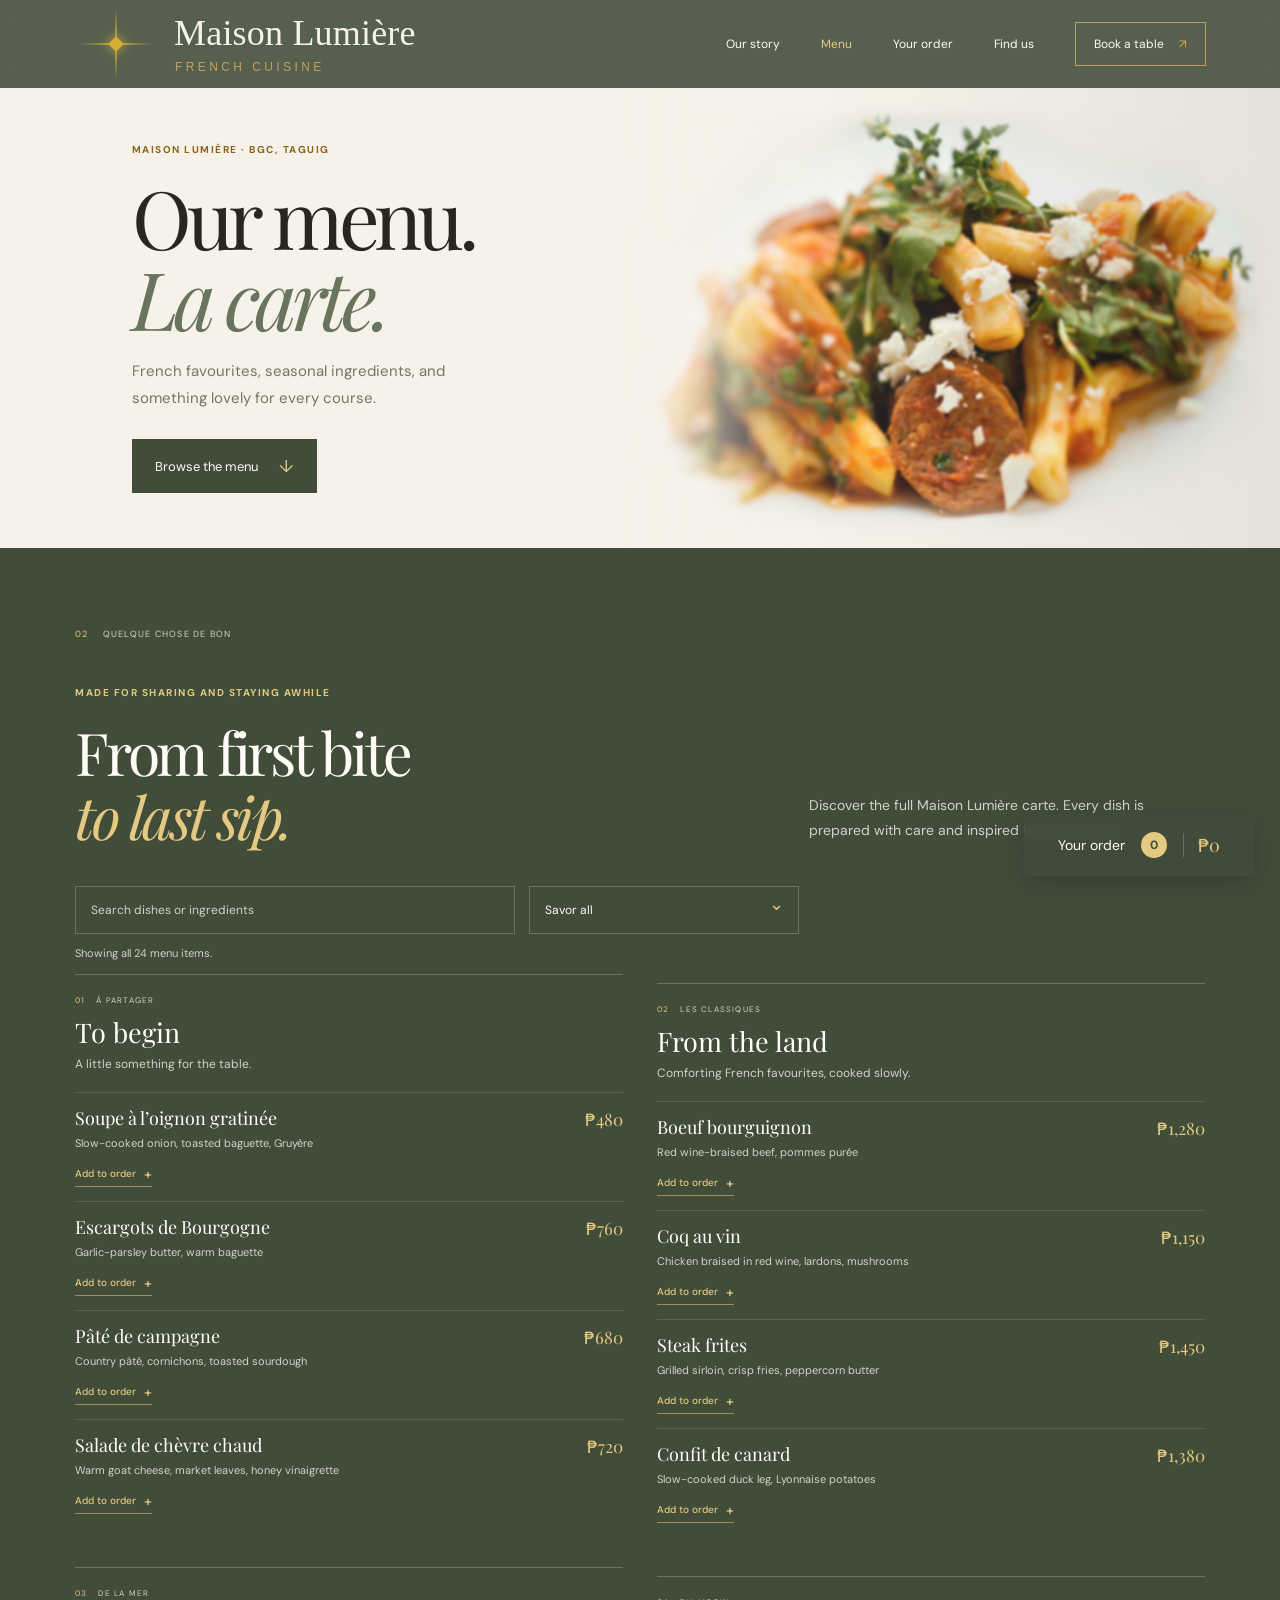
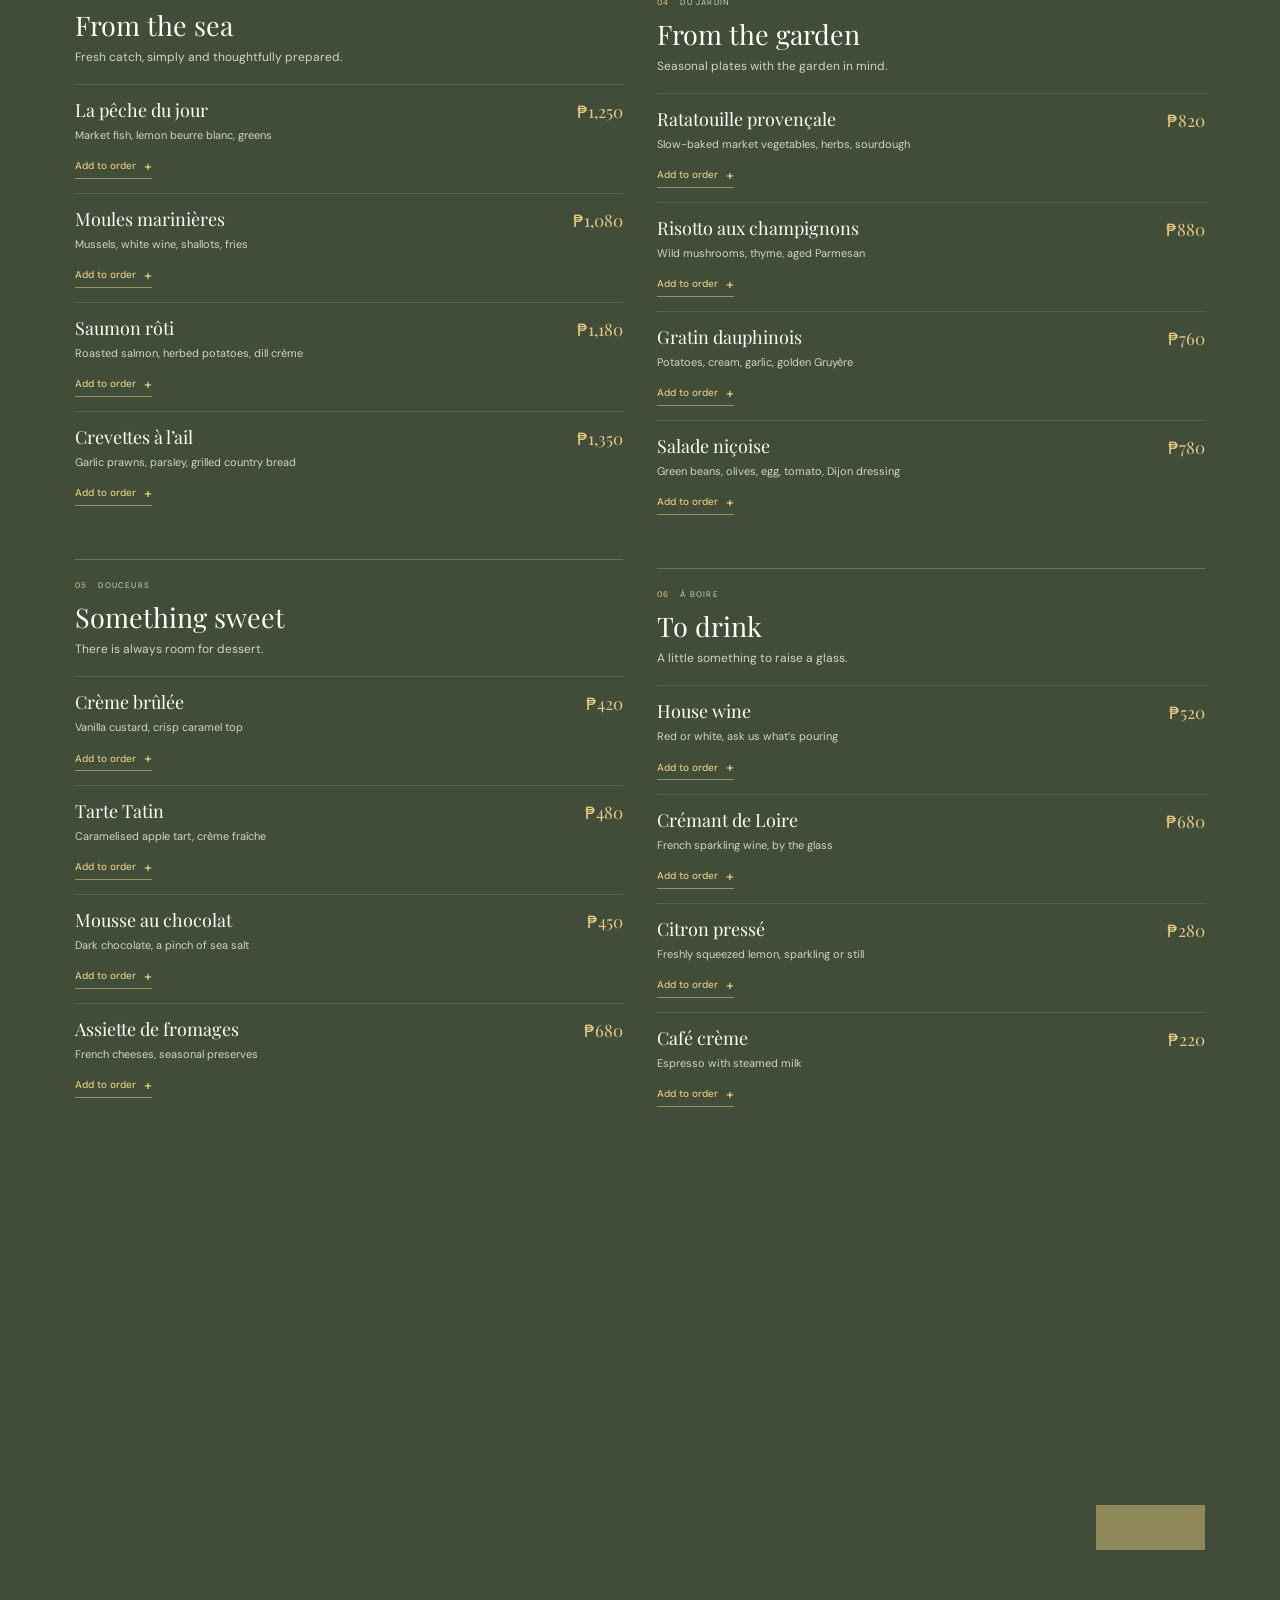
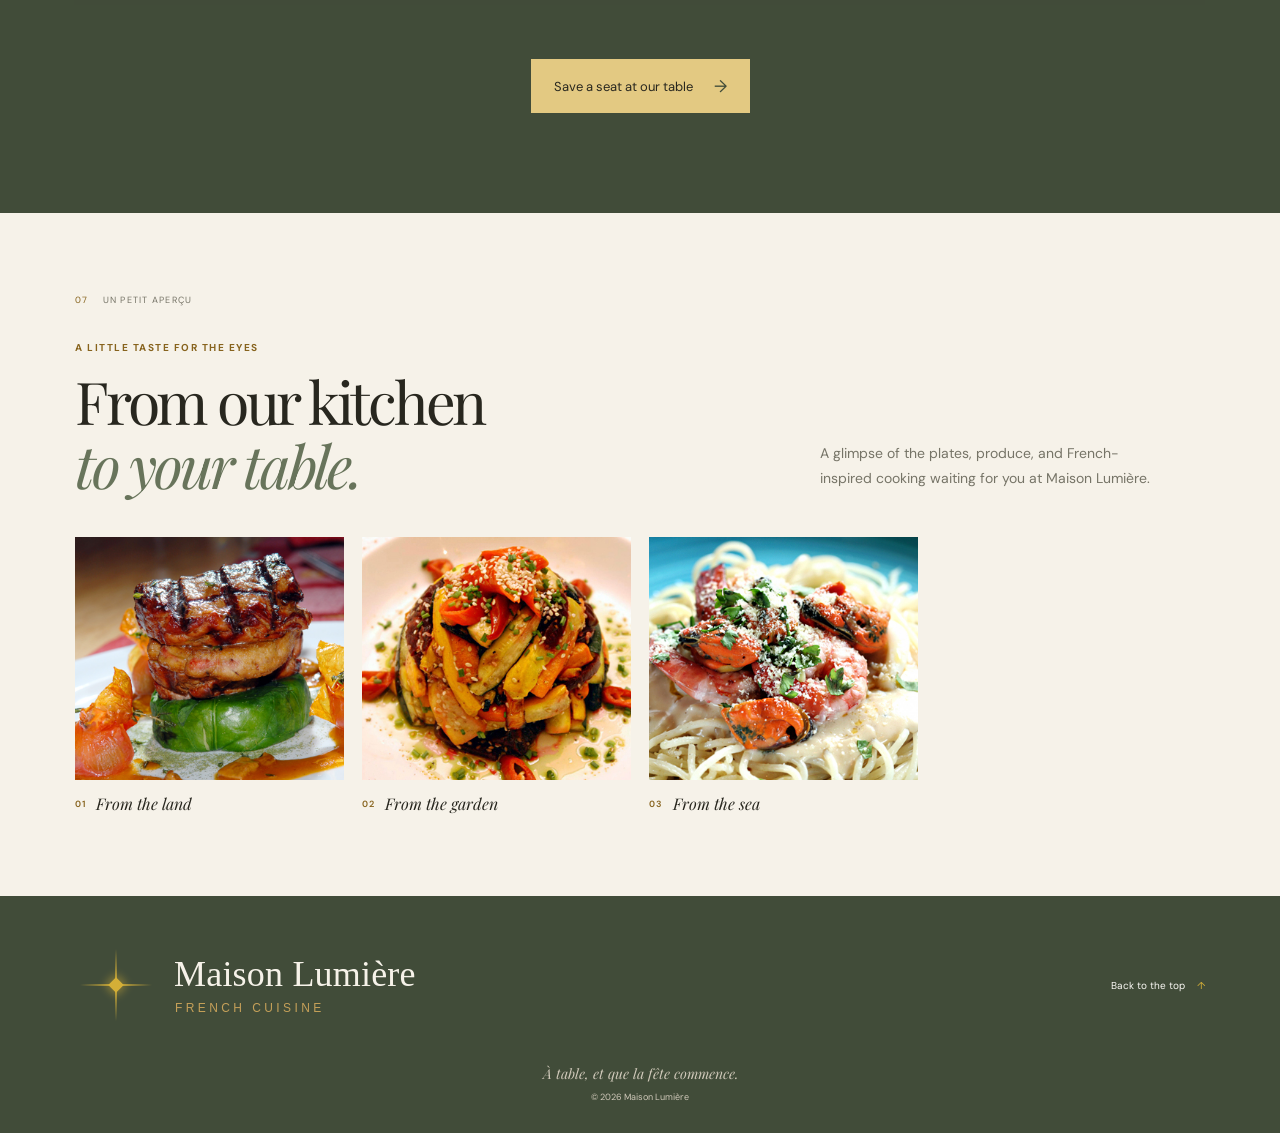
==== commit 67da3259: "Add menu item search" ====
--- a/menu.html
+++ b/menu.html
@@ -51,19 +51,26 @@
           </div>
           <p>Discover the full Maison Lumière carte. Every dish is prepared with care and inspired by the seasons.</p>
         </div>
-        <div class="menu-category-picker">
-          <label class="sr-only" for="menu-category-select">Choose a menu category</label>
-          <select id="menu-category-select" aria-label="Choose a menu category">
-            <option value="#menu">Savor all</option>
-            <option value="#starters">To begin</option>
-            <option value="#mains">From the land</option>
-            <option value="#seafood">From the sea</option>
-            <option value="#vegetarian">From the garden</option>
-            <option value="#desserts">Something sweet</option>
-            <option value="#drinks">To drink</option>
-          </select>
-          <span aria-hidden="true">⌄</span>
-        </div>
+        <div class="menu-controls">
+          <div class="menu-search">
+            <label class="sr-only" for="menu-search">Search dishes and ingredients</label>
+            <input id="menu-search" type="search" placeholder="Search dishes or ingredients" aria-describedby="menu-search-status">
+          </div>
+          <div class="menu-category-picker">
+            <label class="sr-only" for="menu-category-select">Choose a menu category</label>
+            <select id="menu-category-select" aria-label="Choose a menu category">
+              <option value="#menu">Savor all</option>
+              <option value="#starters">To begin</option>
+              <option value="#mains">From the land</option>
+              <option value="#seafood">From the sea</option>
+              <option value="#vegetarian">From the garden</option>
+              <option value="#desserts">Something sweet</option>
+              <option value="#drinks">To drink</option>
+            </select>
+            <span aria-hidden="true">⌄</span>
+          </div>
+        </div>
+        <p class="menu-search-status" id="menu-search-status" role="status" aria-live="polite"></p>
         <div class="menu-grid">
           <article class="menu-category" id="starters">
             <p class="menu-category-label">01 <span>À PARTAGER</span></p>
--- a/styles.css
+++ b/styles.css
@@ -40,7 +40,6 @@
 
 .site-header { height: 88px; padding: 0 5.8%; display: flex; align-items: center; justify-content: space-between; position: sticky; top: 0; z-index: 5; background: rgba(65, 76, 57, .88); backdrop-filter: blur(10px); -webkit-backdrop-filter: blur(10px); }
 .brand { display: inline-flex; align-items: center; gap: 10px; padding: 9px 0; background: transparent; color: var(--ivory); }
-.brand-logo { display: block; width: 210px; height: auto; }
 .brand-mark, .logo-star { position: relative; display: inline-grid; flex: 0 0 auto; place-items: center; --star-color: var(--gold); }
 .brand-mark { width: 27px; height: 27px; flex-basis: 27px; }
 .brand-mark::before, .brand-mark::after, .logo-star::before, .logo-star::after { position: absolute; content: ""; border-radius: 50%; }
@@ -148,11 +147,17 @@
 .menu-heading h2 { margin-bottom: 0; }
 .menu-heading h2 em { color: var(--gold-soft); }
 .menu-heading > p { width: min(340px, 38%); margin: 0 5% 4px 30px; color: var(--muted-light); font-size: 14px; line-height: 1.8; }
-.menu-category-picker { position: relative; width: min(270px, 100%); margin: 0 0 39px; }
+.menu-controls { display: flex; align-items: center; gap: 14px; margin-bottom: 12px; }
+.menu-search { width: min(440px, 100%); }
+.menu-search input { width: 100%; min-height: 48px; padding: 0 15px; border: 1px solid var(--line-dark); border-radius: 0; background: var(--olive); color: var(--ivory); font: 12px var(--sans); }
+.menu-search input::placeholder { color: var(--muted-light); opacity: 1; }
+.menu-search input:hover, .menu-search input:focus-visible { border-color: var(--gold-soft); outline: none; }
+.menu-category-picker { position: relative; width: min(270px, 100%); }
 .menu-category-picker select { width: 100%; min-height: 48px; padding: 0 42px 0 15px; appearance: none; border: 1px solid var(--line-dark); border-radius: 0; background: var(--olive); color: var(--ivory); cursor: pointer; font-size: 12px; }
 .menu-category-picker select:hover, .menu-category-picker select:focus-visible { border-color: var(--gold-soft); outline: none; }
 .menu-category-picker select option { background: var(--olive); color: var(--ivory); }
 .menu-category-picker > span { position: absolute; top: -13px; right: 15px; bottom: 0; display: grid; place-items: center; color: var(--gold-soft); font-size: 18px; line-height: 1; pointer-events: none; }
+.menu-search-status { min-height: 18px; margin: 0 0 10px; color: var(--muted-light); font-size: 11px; }
 .menu-grid { display: grid; grid-template-columns: repeat(2, minmax(0, 1fr)); column-gap: 34px; row-gap: 39px; }
 .menu-category { min-width: 0; padding-top: 20px; border-top: 1px solid var(--line-dark); scroll-margin-top: 24px; }
 .menu-category:nth-child(even) { transform: translateY(9px); }
@@ -162,6 +167,7 @@
 .menu-category-intro { margin-bottom: 0; color: var(--muted-light); font-size: 12px; line-height: 1.6; }
 .menu-list { margin: 17px 0 0; padding: 0; list-style: none; }
 .menu-list li { display: flex; justify-content: space-between; gap: 12px; padding: 14px 0; border-top: 1px solid rgba(253, 251, 247, .12); }
+.menu-list li[hidden], .menu-category[hidden] { display: none; }
 .menu-list li > div { min-width: 0; }
 .menu-list h4 { margin: 0 0 5px; font: 400 18px/1.3 var(--serif); }
 .menu-list li p { margin: 0; color: var(--muted-light); font-size: 11px; line-height: 1.6; }
@@ -294,19 +300,18 @@
   :root { --header-height: 70px; }
   .site-header { height: 70px; }
   .brand { gap: 8px; padding: 9px 10px; }
-  .brand-logo { width: 180px; }
   .brand-mark { width: 23px; height: 23px; flex-basis: 23px; }
   .brand-mark span { width: 6px; height: 6px; }
   .brand-name { font-size: 15px; }
   .brand-name small { font-size: 6px; }
-  .menu-toggle { width: 42px; height: 42px; display: grid; align-content: center; justify-items: center; gap: 6px; border: 1px solid var(--line-dark); background: transparent; }
+  .menu-toggle { width: 44px; height: 44px; display: grid; align-content: center; justify-items: center; gap: 6px; border: 1px solid var(--line-dark); background: transparent; }
   .menu-toggle span:not(.sr-only) { width: 17px; height: 1px; background: var(--gold); transition: transform .2s ease; }
   .menu-toggle[aria-expanded="true"] span:nth-last-child(2) { transform: translateY(3.5px) rotate(45deg); }
   .menu-toggle[aria-expanded="true"] span:last-child { transform: translateY(-3.5px) rotate(-45deg); }
   .site-nav { position: absolute; top: 70px; right: 0; left: 0; padding: 20px 6% 25px; display: none; align-items: stretch; flex-direction: column; gap: 0; border-top: 1px solid var(--line-dark); background: rgba(65, 76, 57, .97); backdrop-filter: blur(10px); -webkit-backdrop-filter: blur(10px); box-shadow: 0 12px 15px rgba(40,39,31,.18); }
   .site-nav.is-open { display: flex; }
-  .site-nav > a:not(.nav-booking) { padding: 13px 0; border-bottom: 1px solid var(--line-dark); }
-  .nav-booking { margin-top: 15px; text-align: center; }
+  .site-nav > a:not(.nav-booking) { min-height: 44px; padding: 13px 0; border-bottom: 1px solid var(--line-dark); }
+  .nav-booking { min-height: 44px; margin-top: 15px; text-align: center; }
   .hero { min-height: auto; height: auto; padding: 55px 0 0; display: block; }
   .hero-copy { width: 100%; padding: 0 7% 30px; }
   .hero h1 { font-size: clamp(54px, 14vw, 75px); }
@@ -345,7 +350,9 @@
   .section-kicker-light { margin-bottom: 37px; }
   .menu-heading { display: block; margin-bottom: 30px; }
   .menu-heading > p { width: auto; margin: 18px 0 0; }
-  .menu-category-picker { margin-bottom: 32px; }
+  .menu-controls { align-items: stretch; flex-direction: column; gap: 10px; margin-bottom: 10px; }
+  .menu-search, .menu-category-picker { width: 100%; }
+  .menu-search-status { margin-bottom: 10px; }
   .menu-grid { grid-template-columns: 1fr; row-gap: 29px; }
   .menu-category { padding-top: 17px; }
   .menu-category:nth-child(even) { transform: none; }
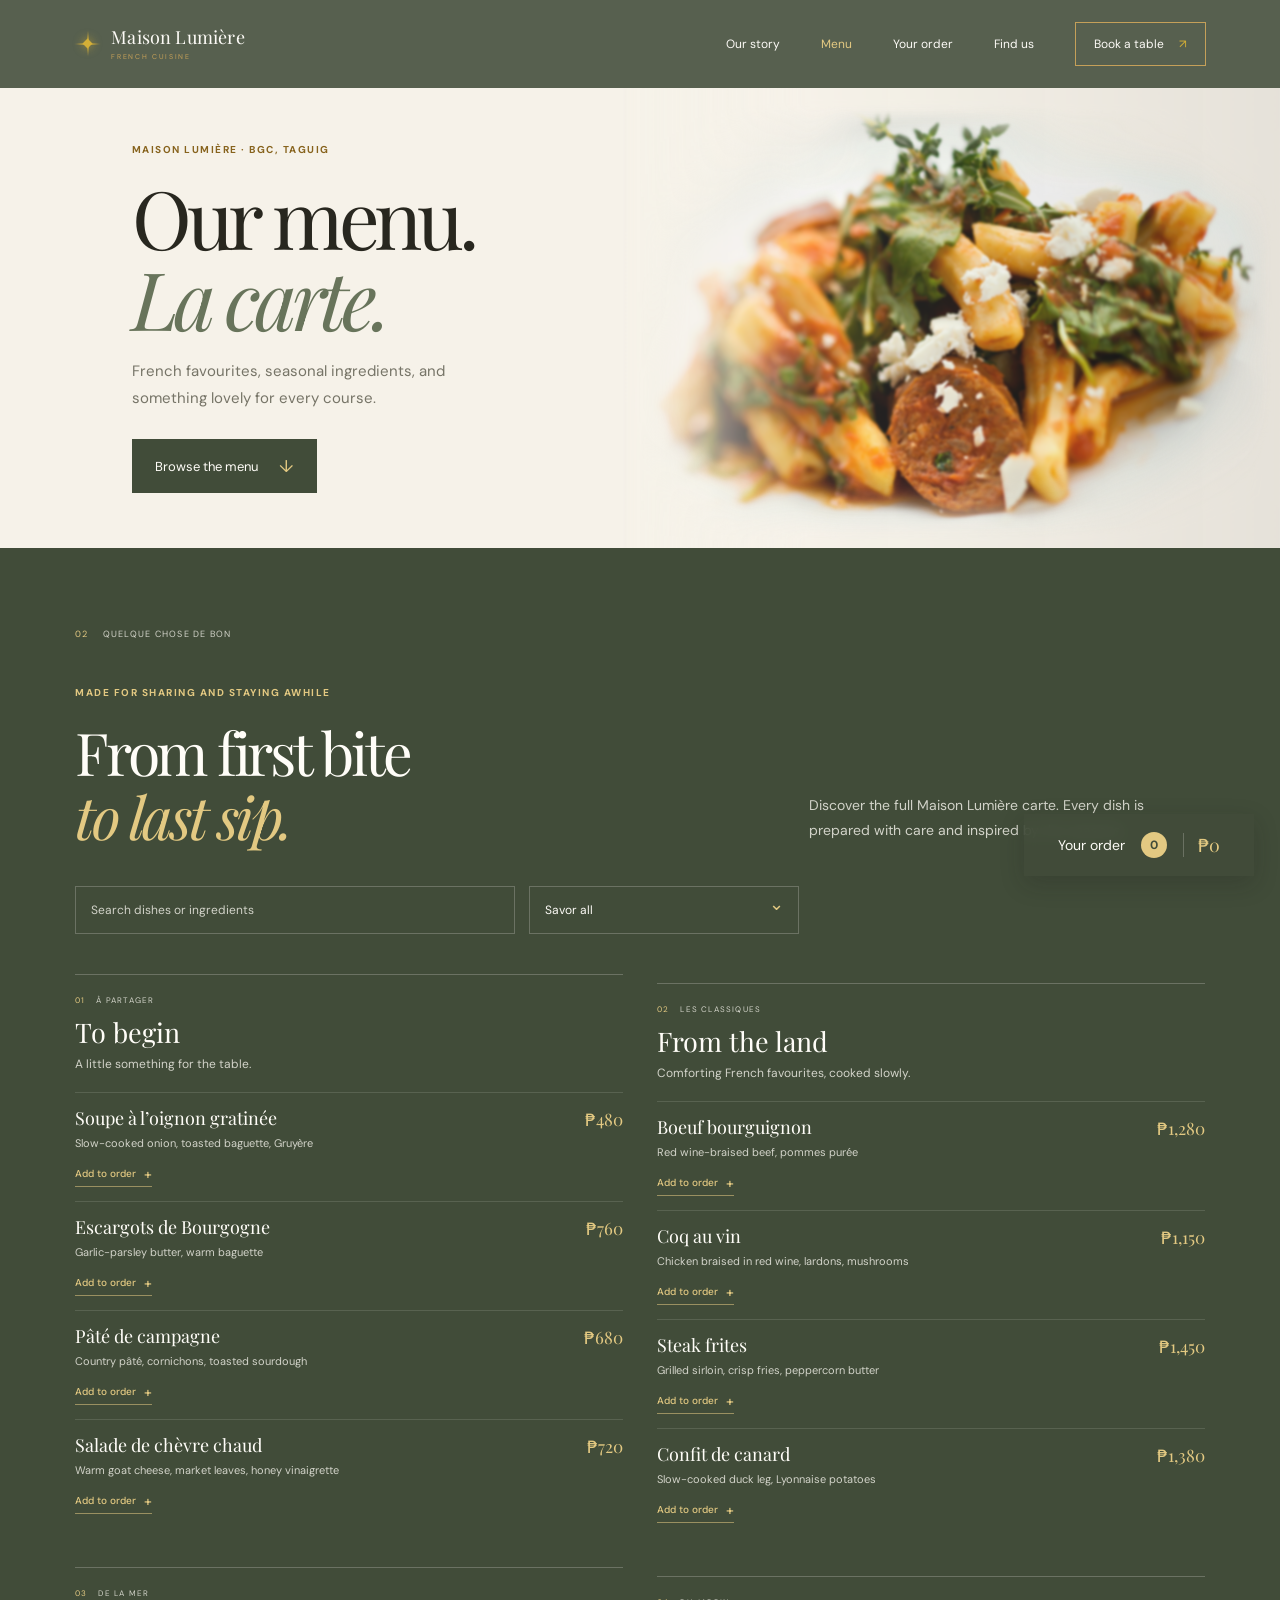
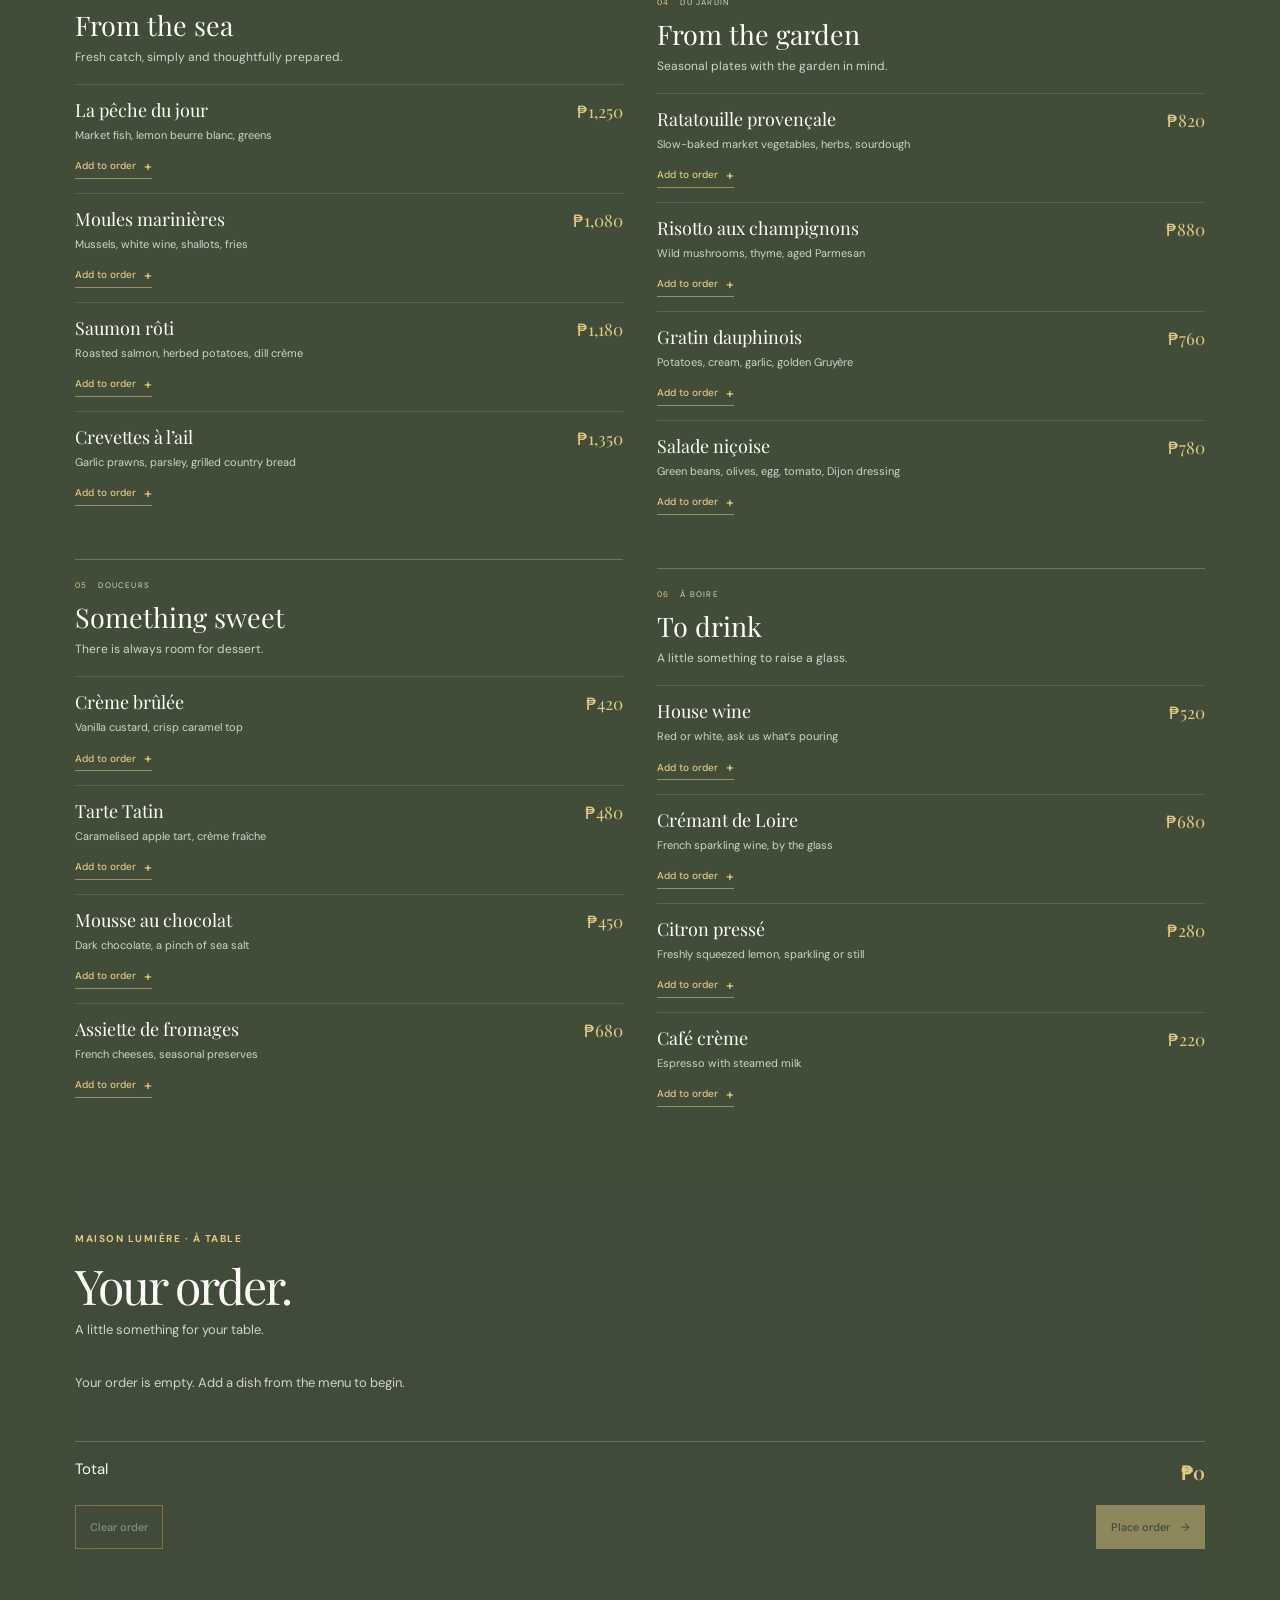
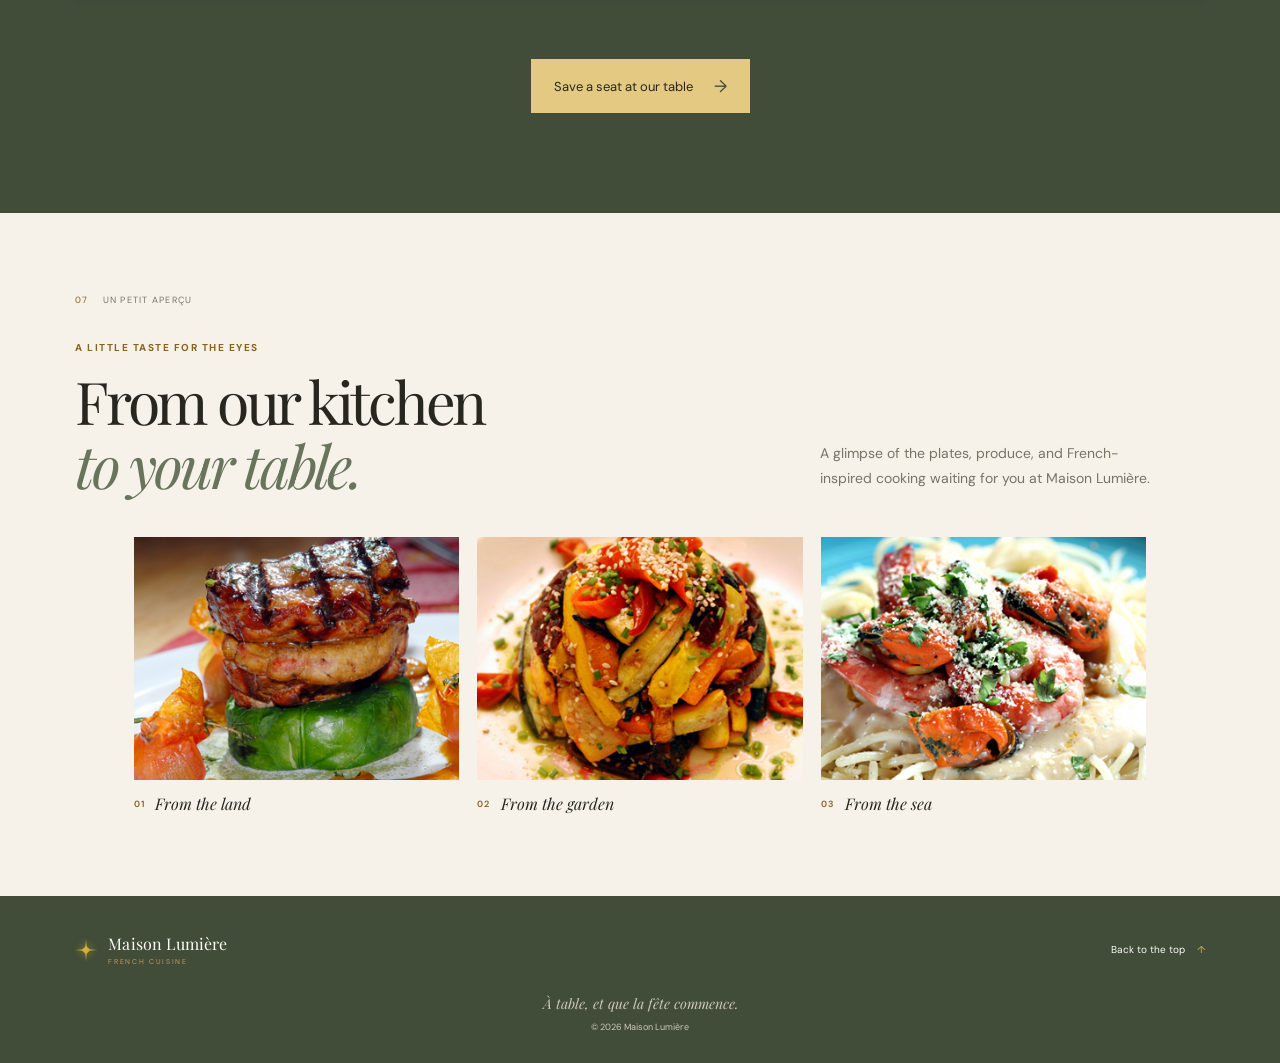
==== commit 7b0dbe6d: "Match menu header and footer branding" ====
--- a/menu.html
+++ b/menu.html
@@ -15,7 +15,8 @@
 <body>
   <header class="site-header">
     <a class="brand" href="index.html" aria-label="Maison Lumière home">
-      <img class="brand-logo" src="maison-lumiere-logo.svg" alt="Maison Lumière — French Cuisine">
+      <span class="brand-mark" aria-hidden="true"><span></span></span>
+      <span class="brand-name">Maison Lumière<small>French Cuisine</small></span>
     </a>
     <button class="menu-toggle" type="button" aria-expanded="false" aria-controls="site-nav">
       <span class="sr-only">Toggle navigation</span>
@@ -186,7 +187,8 @@
 
   <footer class="site-footer">
     <a class="brand footer-brand" href="index.html" aria-label="Maison Lumière home">
-      <img class="brand-logo" src="maison-lumiere-logo.svg" alt="Maison Lumière — French Cuisine">
+      <span class="brand-mark" aria-hidden="true"><span></span></span>
+      <span class="brand-name">Maison Lumière<small>French Cuisine</small></span>
     </a>
     <p>À table, et que la fête commence.</p>
     <a href="#top" class="back-top">Back to the top <span aria-hidden="true">↑</span></a>
--- a/styles.css
+++ b/styles.css
@@ -135,7 +135,7 @@
 .food-gallery-heading h2 { margin: 0; font: 400 clamp(42px, 4.6vw, 62px)/1.08 var(--serif); letter-spacing: -.055em; }
 .food-gallery-heading h2 em { color: var(--olive-light); }
 .food-gallery-heading > p { max-width: 340px; margin: 0 4% 5px 20px; color: var(--muted); font-size: 14px; line-height: 1.8; }
-.food-gallery-grid { display: grid; grid-template-columns: repeat(4, minmax(0, 1fr)); gap: 18px; }
+.food-gallery-grid { width: min(100%, 1012px); margin: 0 auto; display: grid; grid-template-columns: repeat(3, minmax(0, 1fr)); gap: 18px; }
 .food-gallery-card { min-width: 0; margin: 0; }
 .food-gallery-card img { width: 100%; height: clamp(170px, 19vw, 270px); object-fit: cover; }
 .food-gallery-card figcaption { display: flex; align-items: center; gap: 10px; padding-top: 13px; font: italic 16px/1.4 var(--serif); }
@@ -339,6 +339,7 @@
   .food-gallery-heading { display: block; margin-bottom: 30px; }
   .food-gallery-heading > p { margin: 18px 0 0; }
   .food-gallery-grid { grid-template-columns: repeat(2, minmax(0, 1fr)); gap: 22px 13px; }
+  .food-gallery-card:last-child { grid-column: 1 / -1; justify-self: center; width: calc((100% - 13px) / 2); }
   .food-gallery-card img { height: clamp(150px, 45vw, 230px); }
   .food-gallery-card figcaption { gap: 7px; font-size: 14px; }
   .intro { min-height: 0; padding-top: 72px; padding-bottom: 86px; grid-template-columns: 1fr; gap: 32px; }
